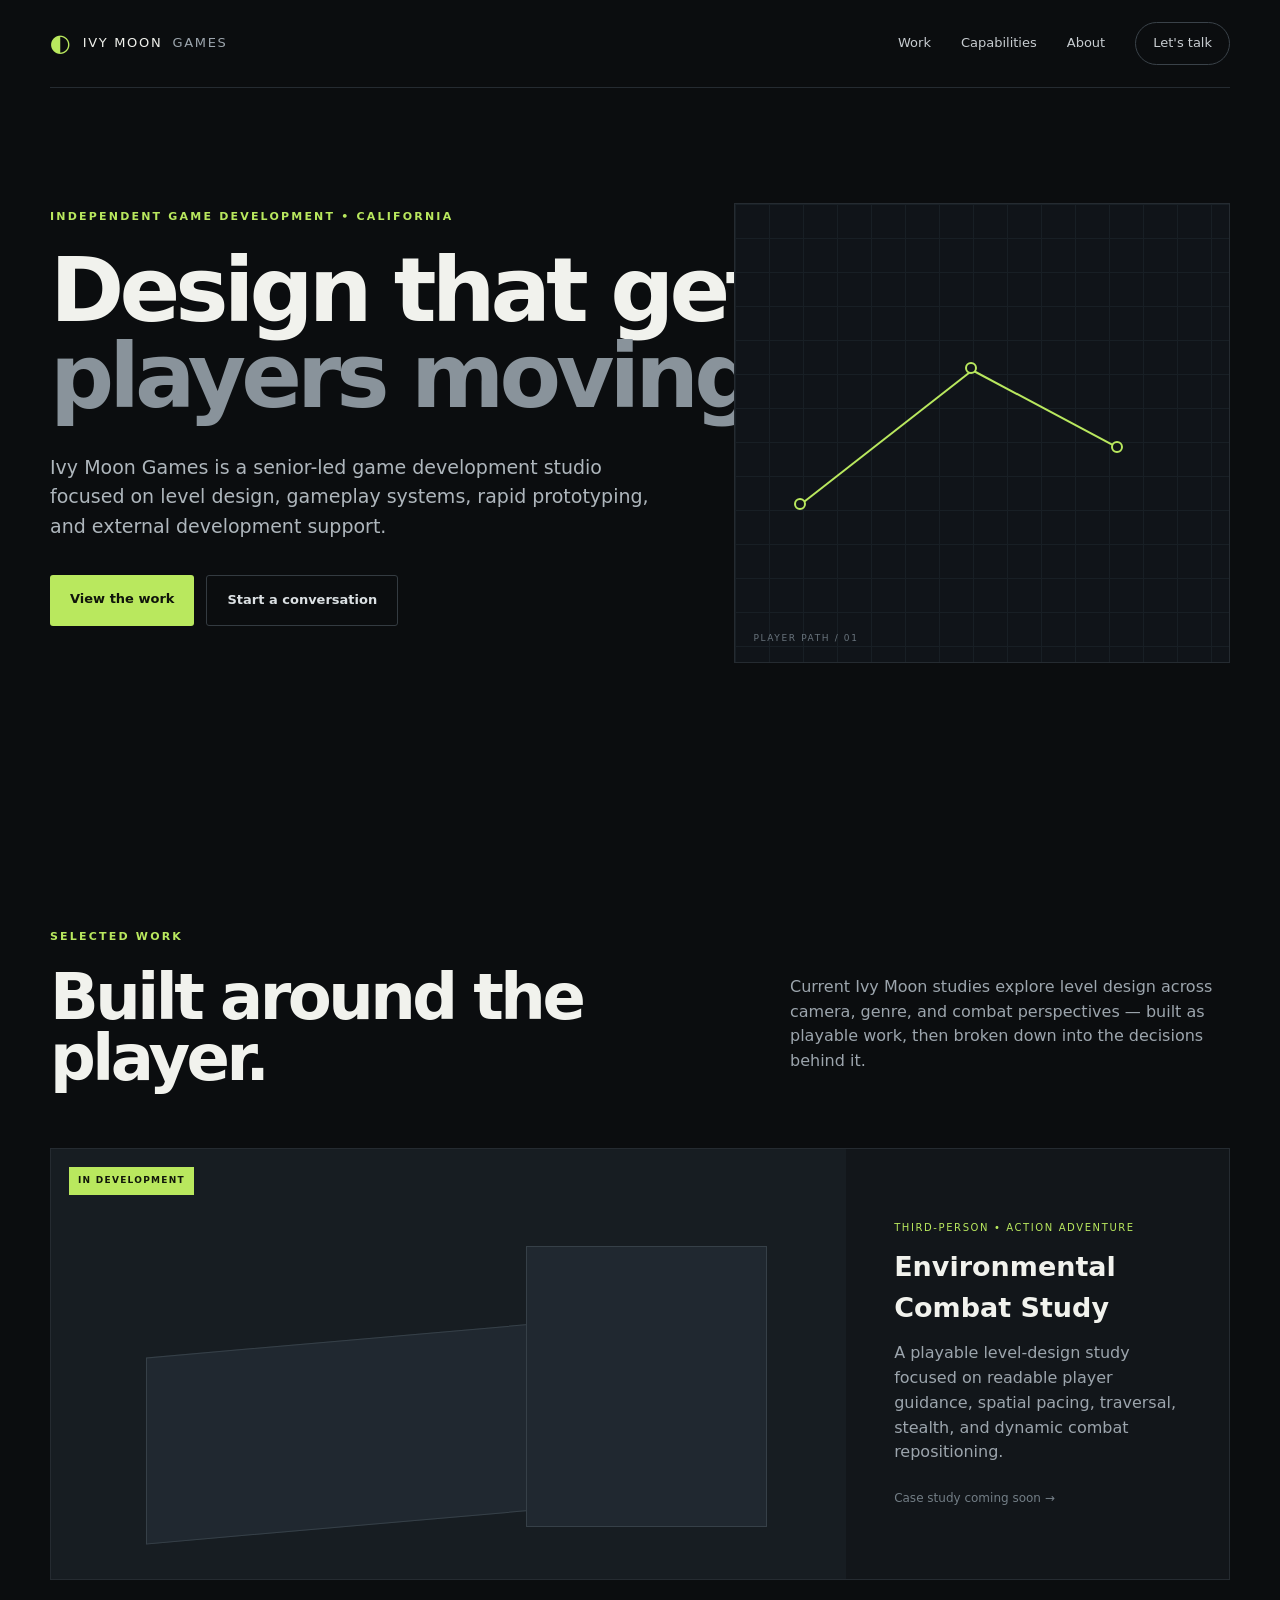
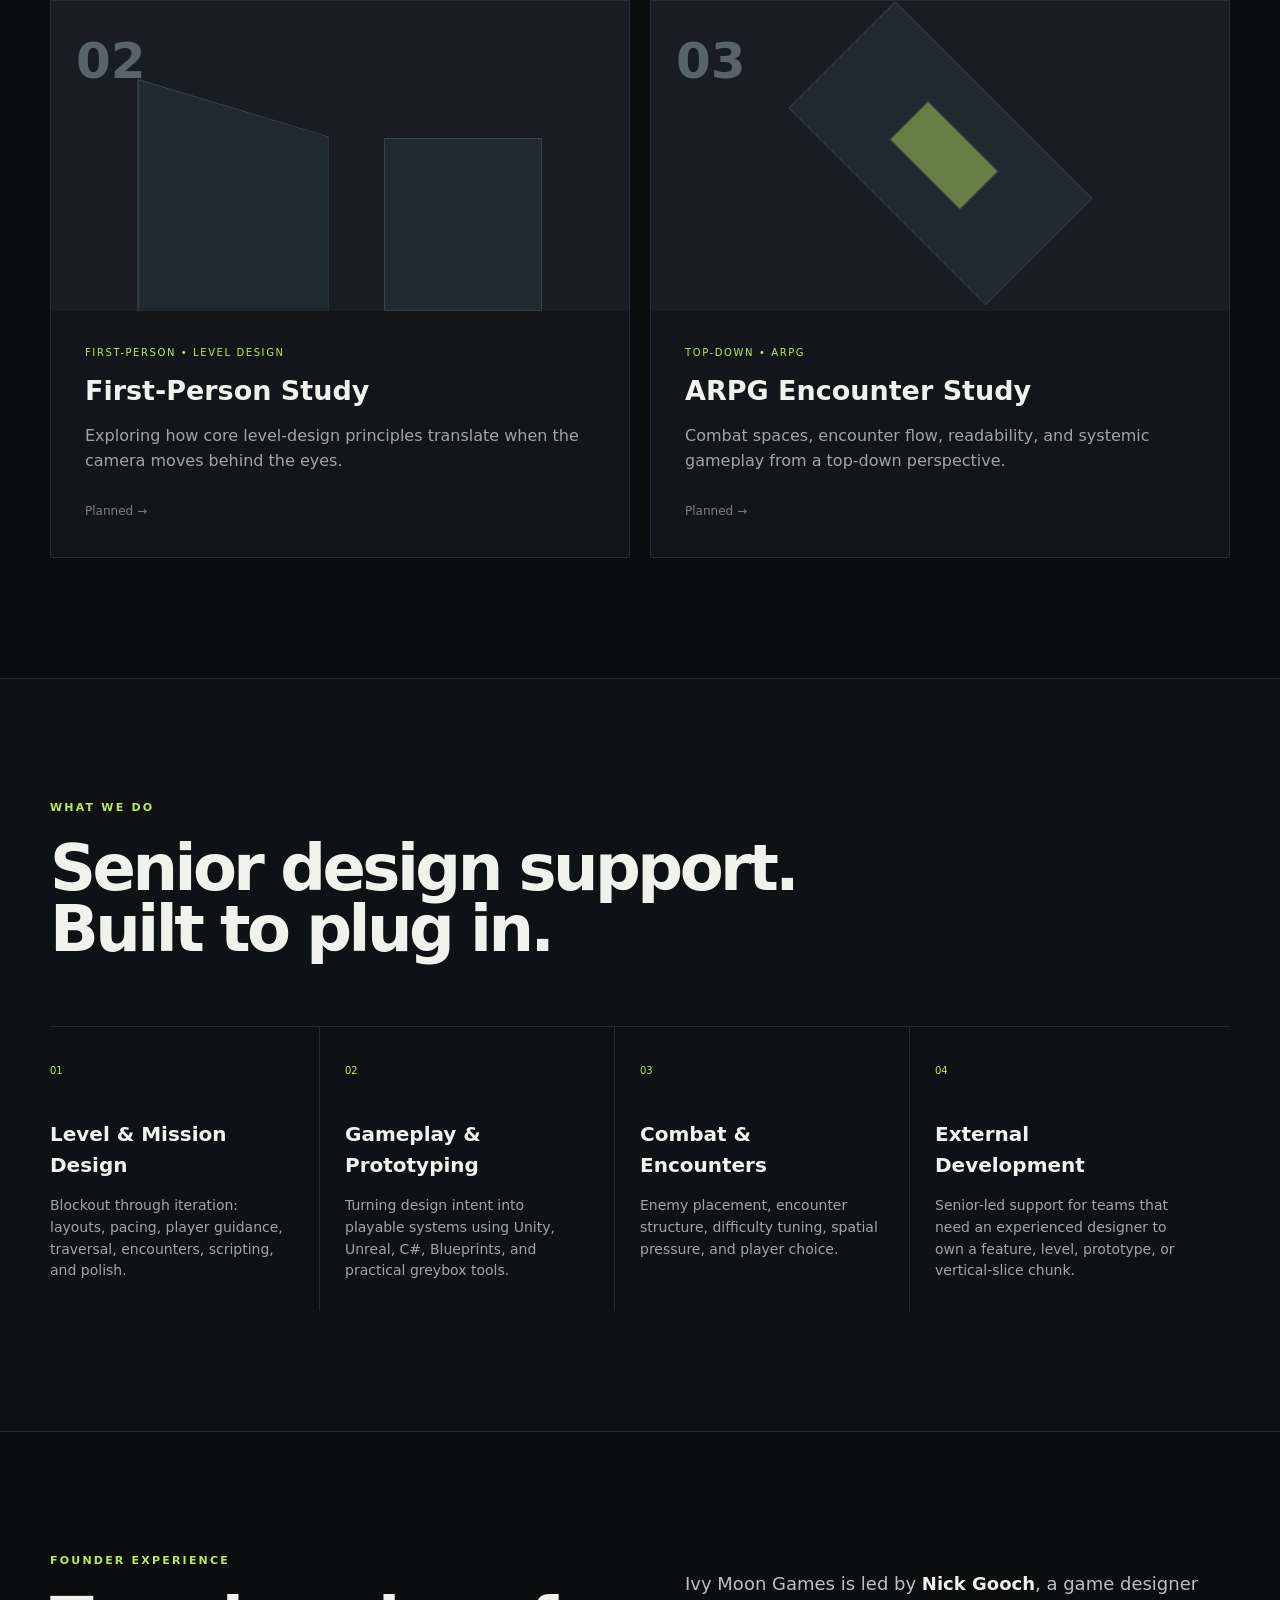
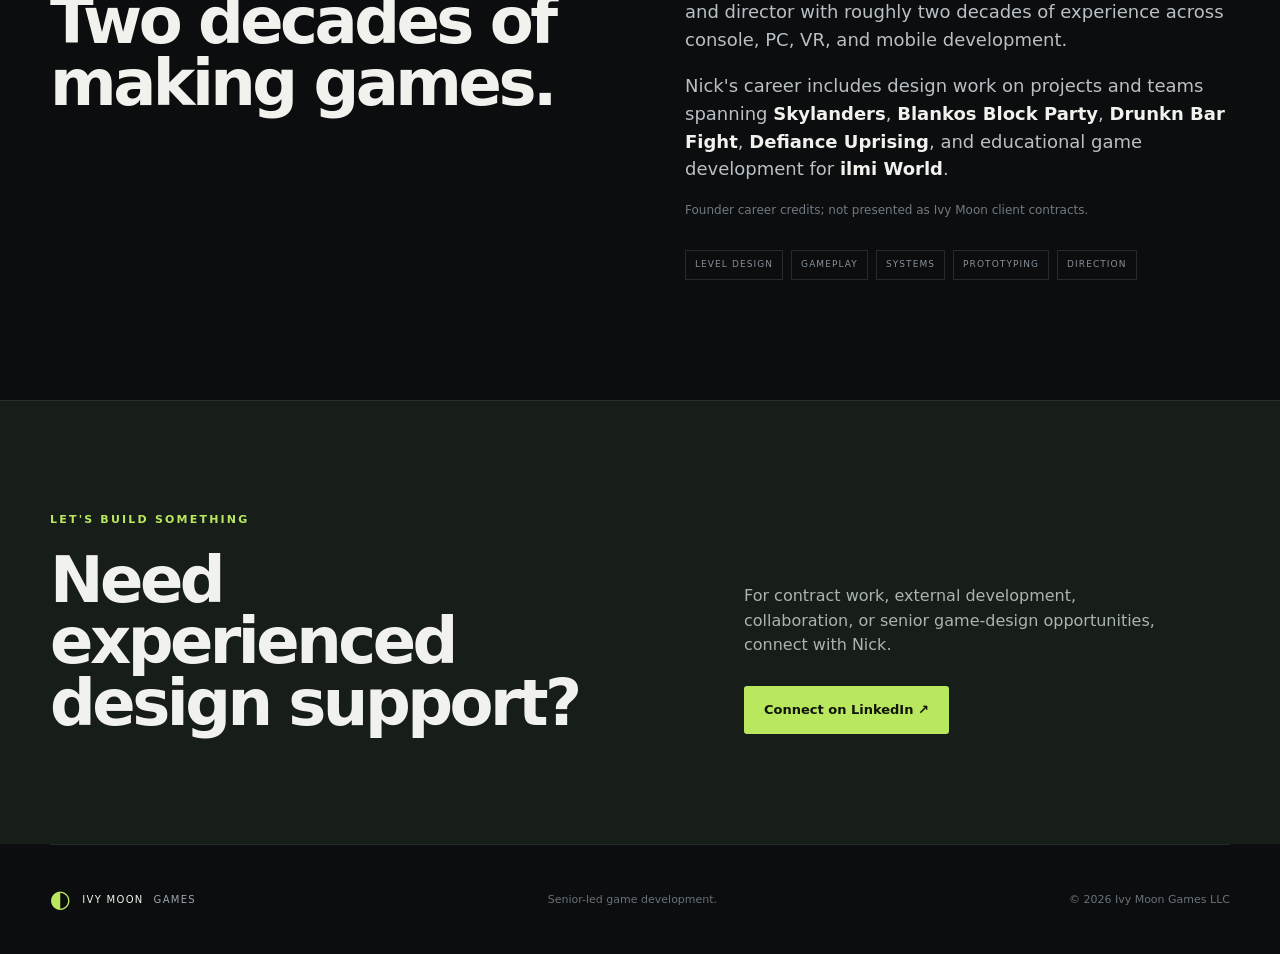
==== index.html @ f04305f5 "Link homepage contact actions to dedicated contact page" ====
<!doctype html>
<html lang="en">
<head>
<meta charset="utf-8"><meta name="viewport" content="width=device-width,initial-scale=1">
<meta name="description" content="Ivy Moon Games — senior-led game design, level design, prototyping and external development support.">
<title>Ivy Moon Games</title><link rel="stylesheet" href="styles.css">
</head>
<body>
<header class="nav wrap"><a class="brand" href="#top"><span>◐</span> IVY MOON <b>GAMES</b></a><nav><a href="#work">Work</a><a href="#capabilities">Capabilities</a><a href="#about">About</a><a class="pill" href="#contact">Let's talk</a></nav></header>
<main id="top">
<section class="hero wrap"><div class="eyebrow">INDEPENDENT GAME DEVELOPMENT • CALIFORNIA</div><h1>Design that gets<br><em>players moving.</em></h1><p class="lede">Ivy Moon Games is a senior-led game development studio focused on level design, gameplay systems, rapid prototyping, and external development support.</p><div class="actions"><a class="button primary" href="#work">View the work</a><a class="button ghost" href="contact.html">Start a conversation</a></div><div class="hero-art"><div class="grid"></div><span>PLAYER PATH / 01</span><i class="path one"></i><i class="path two"></i><b class="node n1"></b><b class="node n2"></b><b class="node n3"></b></div></section>
<section id="work" class="section wrap"><div class="section-head"><div><div class="eyebrow">SELECTED WORK</div><h2>Built around the player.</h2></div><p>Current Ivy Moon studies explore level design across camera, genre, and combat perspectives — built as playable work, then broken down into the decisions behind it.</p></div><div class="projects"><article class="project featured"><div class="visual third"><span class="tag">IN DEVELOPMENT</span><div class="blockout"></div></div><div class="copy"><div class="meta">THIRD-PERSON • ACTION ADVENTURE</div><h3>Environmental Combat Study</h3><p>A playable level-design study focused on readable player guidance, spatial pacing, traversal, stealth, and dynamic combat repositioning.</p><span class="muted">Case study coming soon →</span></div></article><article class="project"><div class="visual first"><span>02</span></div><div class="copy"><div class="meta">FIRST-PERSON • LEVEL DESIGN</div><h3>First-Person Study</h3><p>Exploring how core level-design principles translate when the camera moves behind the eyes.</p><span class="muted">Planned →</span></div></article><article class="project"><div class="visual arpg"><span>03</span></div><div class="copy"><div class="meta">TOP-DOWN • ARPG</div><h3>ARPG Encounter Study</h3><p>Combat spaces, encounter flow, readability, and systemic gameplay from a top-down perspective.</p><span class="muted">Planned →</span></div></article></div></section>
<section id="capabilities" class="section capabilities"><div class="wrap"><div class="eyebrow">WHAT WE DO</div><h2>Senior design support.<br>Built to plug in.</h2><div class="cap-grid"><div><span>01</span><h3>Level & Mission Design</h3><p>Blockout through iteration: layouts, pacing, player guidance, traversal, encounters, scripting, and polish.</p></div><div><span>02</span><h3>Gameplay & Prototyping</h3><p>Turning design intent into playable systems using Unity, Unreal, C#, Blueprints, and practical greybox tools.</p></div><div><span>03</span><h3>Combat & Encounters</h3><p>Enemy placement, encounter structure, difficulty tuning, spatial pressure, and player choice.</p></div><div><span>04</span><h3>External Development</h3><p>Senior-led support for teams that need an experienced designer to own a feature, level, prototype, or vertical-slice chunk.</p></div></div></div></section>
<section id="about" class="section wrap about"><div><div class="eyebrow">FOUNDER EXPERIENCE</div><h2>Two decades of<br>making games.</h2></div><div class="about-copy"><p>Ivy Moon Games is led by <strong>Nick Gooch</strong>, a game designer and director with roughly two decades of experience across console, PC, VR, and mobile development.</p><p>Nick's career includes design work on projects and teams spanning <strong>Skylanders</strong>, <strong>Blankos Block Party</strong>, <strong>Drunkn Bar Fight</strong>, <strong>Defiance Uprising</strong>, and educational game development for <strong>ilmi World</strong>.</p><p class="note">Founder career credits; not presented as Ivy Moon client contracts.</p><div class="credits"><span>LEVEL DESIGN</span><span>GAMEPLAY</span><span>SYSTEMS</span><span>PROTOTYPING</span><span>DIRECTION</span></div></div></section>
<section id="contact" class="contact"><div class="wrap contact-inner"><div><div class="eyebrow">LET'S BUILD SOMETHING</div><h2>Need experienced<br>design support?</h2></div><div><p>For contract work, external development, collaboration, or senior game-design opportunities, connect with Nick.</p><a class="button primary" href="https://www.linkedin.com/in/ngooch/" target="_blank" rel="noopener">Connect on LinkedIn ↗</a></div></div></section>
</main><footer class="wrap"><div class="brand"><span>◐</span> IVY MOON <b>GAMES</b></div><span>Senior-led game development.</span><span>© 2026 Ivy Moon Games LLC</span></footer>
</body></html>
---- styles.css ----
:root{--bg:#0b0d0f;--panel:#12161a;--line:#252b31;--text:#f1f2ed;--muted:#9ca5ad;--accent:#b9e85e;--max:1180px}*{box-sizing:border-box}html{scroll-behavior:smooth}body{margin:0;background:var(--bg);color:var(--text);font-family:Inter,ui-sans-serif,system-ui,-apple-system,BlinkMacSystemFont,"Segoe UI",sans-serif;line-height:1.55}.wrap{width:min(var(--max),calc(100% - 48px));margin:auto}.nav{height:88px;display:flex;align-items:center;justify-content:space-between;border-bottom:1px solid var(--line)}.brand{color:var(--text);text-decoration:none;letter-spacing:.13em;font-size:13px;display:flex;gap:10px;align-items:center}.brand>span{font-size:24px;color:var(--accent)}.brand b{font-weight:400;color:var(--muted)}nav{display:flex;gap:30px;align-items:center}nav a{color:#c8cdd1;text-decoration:none;font-size:13px}.pill{border:1px solid #3a4249;border-radius:999px;padding:10px 17px}.hero{min-height:720px;padding:120px 0 100px;position:relative;overflow:hidden}.eyebrow{font-size:11px;letter-spacing:.2em;color:var(--accent);font-weight:700;margin-bottom:22px}.hero h1,.section h2,.contact h2{font-size:clamp(50px,7vw,92px);line-height:.96;letter-spacing:-.055em;margin:0;font-weight:650}.hero h1 em{font-style:normal;color:#89939b}.lede{font-size:19px;color:#aeb6bc;max-width:620px;margin:34px 0}.actions{display:flex;gap:12px}.button{display:inline-block;padding:14px 20px;text-decoration:none;font-size:13px;font-weight:700;border-radius:3px}.primary{background:var(--accent);color:#10140b}.ghost{border:1px solid #343b41;color:#dbe0e3}.hero-art{position:absolute;right:0;top:115px;width:42%;height:460px;border:1px solid var(--line);background:#101419;overflow:hidden}.hero-art>span{position:absolute;bottom:16px;left:18px;font-size:9px;letter-spacing:.18em;color:#69747d}.grid{position:absolute;inset:0;background-image:linear-gradient(#1b2228 1px,transparent 1px),linear-gradient(90deg,#1b2228 1px,transparent 1px);background-size:34px 34px;opacity:.8}.path{position:absolute;height:2px;background:var(--accent);transform-origin:left}.one{width:220px;left:65px;top:300px;transform:rotate(-38deg)}.two{width:170px;left:235px;top:164px;transform:rotate(28deg)}.node{position:absolute;width:12px;height:12px;border:2px solid var(--accent);border-radius:50%;background:#101419}.n1{left:59px;top:294px}.n2{left:230px;top:158px}.n3{left:376px;top:237px}.section{padding:120px 0}.section-head{display:grid;grid-template-columns:1.2fr .8fr;gap:80px;align-items:end;margin-bottom:58px}.section h2,.contact h2{font-size:clamp(40px,5vw,66px)}.section-head>p{color:var(--muted);max-width:470px}.projects{display:grid;grid-template-columns:1fr 1fr;gap:20px}.project{border:1px solid var(--line);background:var(--panel)}.project.featured{grid-column:1/-1;display:grid;grid-template-columns:1.35fr .65fr}.visual{height:310px;position:relative;overflow:hidden;background:#171d22}.featured .visual{height:430px}.visual:before,.visual:after{content:"";position:absolute;border:1px solid #364048;background:#202830}.third:before{width:50%;height:43%;left:12%;bottom:12%;transform:skewY(-5deg)}.third:after{width:30%;height:65%;right:10%;bottom:12%}.first:before{width:34%;height:78%;left:18%;bottom:-15%;transform:perspective(180px) rotateY(24deg)}.first:after{width:27%;height:55%;right:15%;bottom:0}.arpg:before{width:48%;height:48%;left:26%;top:25%;transform:rotate(45deg)}.arpg:after{width:17%;height:17%;left:42%;top:41%;transform:rotate(45deg);background:var(--accent);opacity:.45}.visual>span:not(.tag){position:absolute;top:22px;left:25px;color:#58636c;font-size:50px;font-weight:800}.tag{position:absolute;z-index:2;top:18px;left:18px;background:var(--accent);color:#11170a;font-size:9px;font-weight:800;letter-spacing:.14em;padding:7px 9px}.copy{padding:34px}.featured .copy{display:flex;flex-direction:column;justify-content:center;padding:48px}.meta{font-size:10px;letter-spacing:.16em;color:var(--accent);margin-bottom:10px}.copy h3{font-size:27px;margin:0 0 12px}.copy p{color:var(--muted);margin:0 0 24px}.muted{font-size:12px;color:#737e86}.capabilities{background:#0f1215;border-top:1px solid var(--line);border-bottom:1px solid var(--line)}.cap-grid{display:grid;grid-template-columns:repeat(4,1fr);margin-top:65px;border-top:1px solid var(--line)}.cap-grid>div{padding:30px 26px 15px 0;border-right:1px solid var(--line);margin-right:25px}.cap-grid>div:last-child{border-right:0}.cap-grid span{font-size:10px;color:var(--accent)}.cap-grid h3{font-size:20px;margin:38px 0 12px}.cap-grid p{color:var(--muted);font-size:14px}.about{display:grid;grid-template-columns:1fr 1fr;gap:90px}.about-copy{font-size:18px;color:#b9c0c5}.about-copy strong{color:var(--text)}.note{font-size:12px!important;color:#707a82!important}.credits{display:flex;flex-wrap:wrap;gap:8px;margin-top:30px}.credits span{border:1px solid var(--line);padding:7px 9px;font-size:9px;letter-spacing:.12em;color:#87919a}.contact{padding:110px 0;background:#171d18;border-top:1px solid #293128}.contact-inner{display:grid;grid-template-columns:1.1fr .9fr;gap:100px;align-items:end}.contact-inner>div:last-child{max-width:430px}.contact p{color:#abb5ac;margin:0 0 28px}footer{height:110px;display:flex;align-items:center;justify-content:space-between;color:#68727a;font-size:11px;border-top:1px solid var(--line)}footer .brand{font-size:10px}@media(max-width:850px){nav a:not(.pill){display:none}.hero{padding-top:80px;min-height:760px}.hero-art{position:absolute;top:auto;bottom:40px;left:0;width:100%;height:280px}.section-head,.about,.contact-inner{grid-template-columns:1fr;gap:30px}.projects{grid-template-columns:1fr}.project.featured{grid-column:auto;display:block}.featured .visual{height:310px}.cap-grid{grid-template-columns:1fr 1fr}.project{min-width:0}}@media(max-width:520px){.wrap{width:min(var(--max),calc(100% - 30px))}.nav{height:72px}.hero{padding-top:64px}.hero h1{font-size:49px}.lede{font-size:16px}.section{padding:85px 0}.cap-grid{grid-template-columns:1fr}.cap-grid>div{border-right:0;border-bottom:1px solid var(--line);margin:0}.actions{flex-wrap:wrap}footer{height:auto;padding:35px 0;gap:18px;flex-direction:column;align-items:flex-start}}
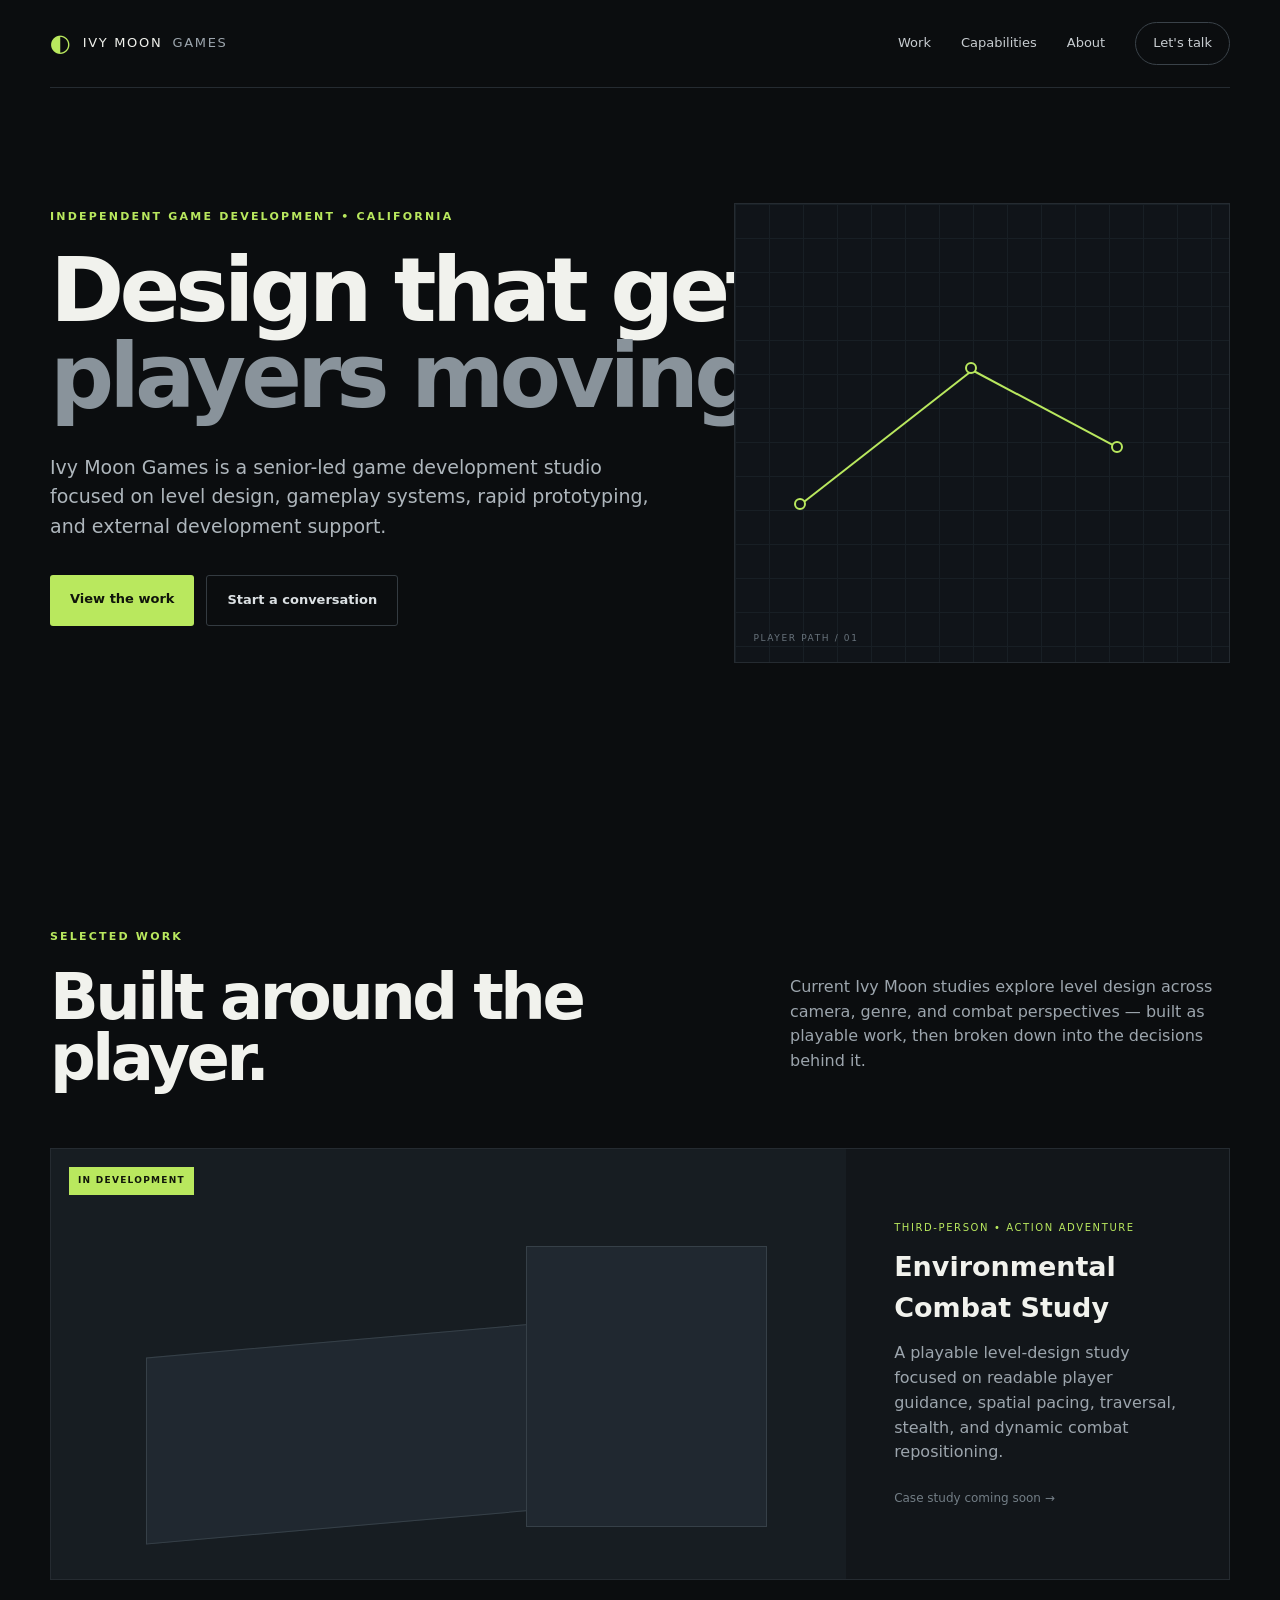
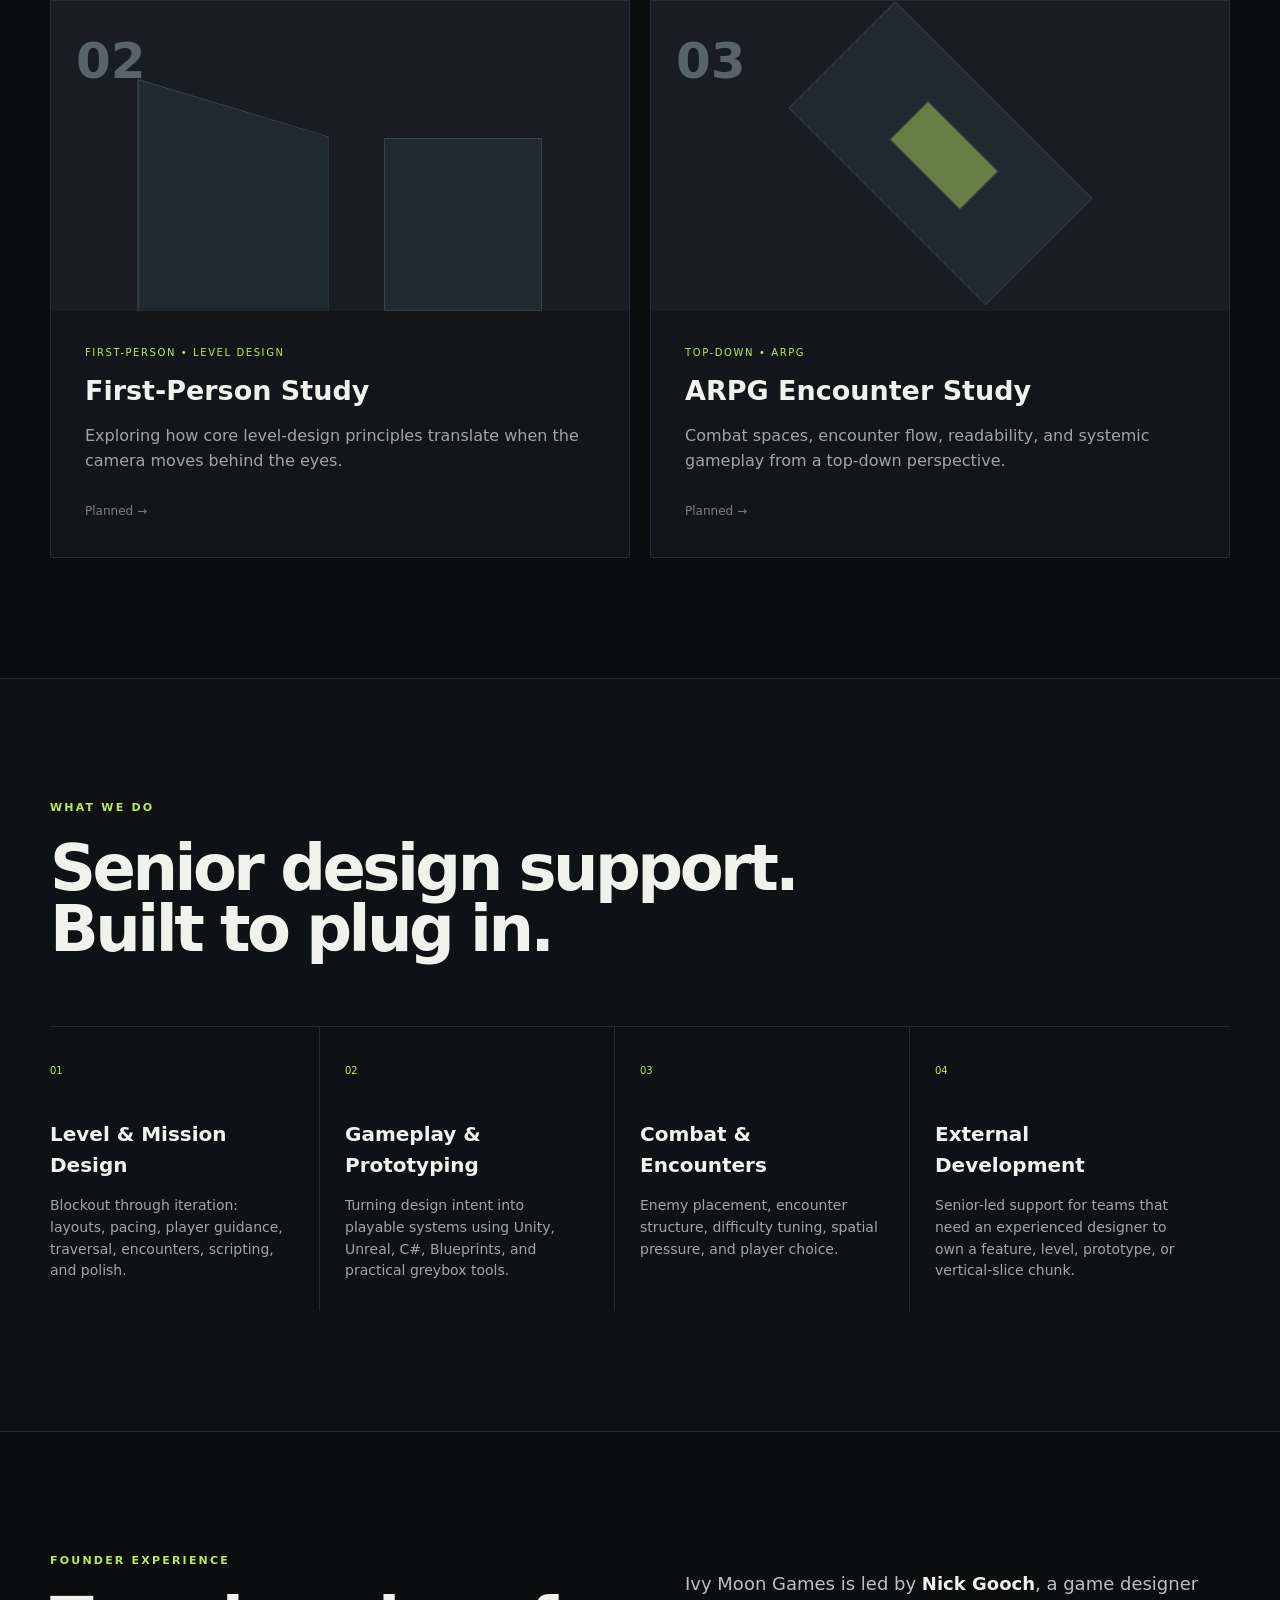
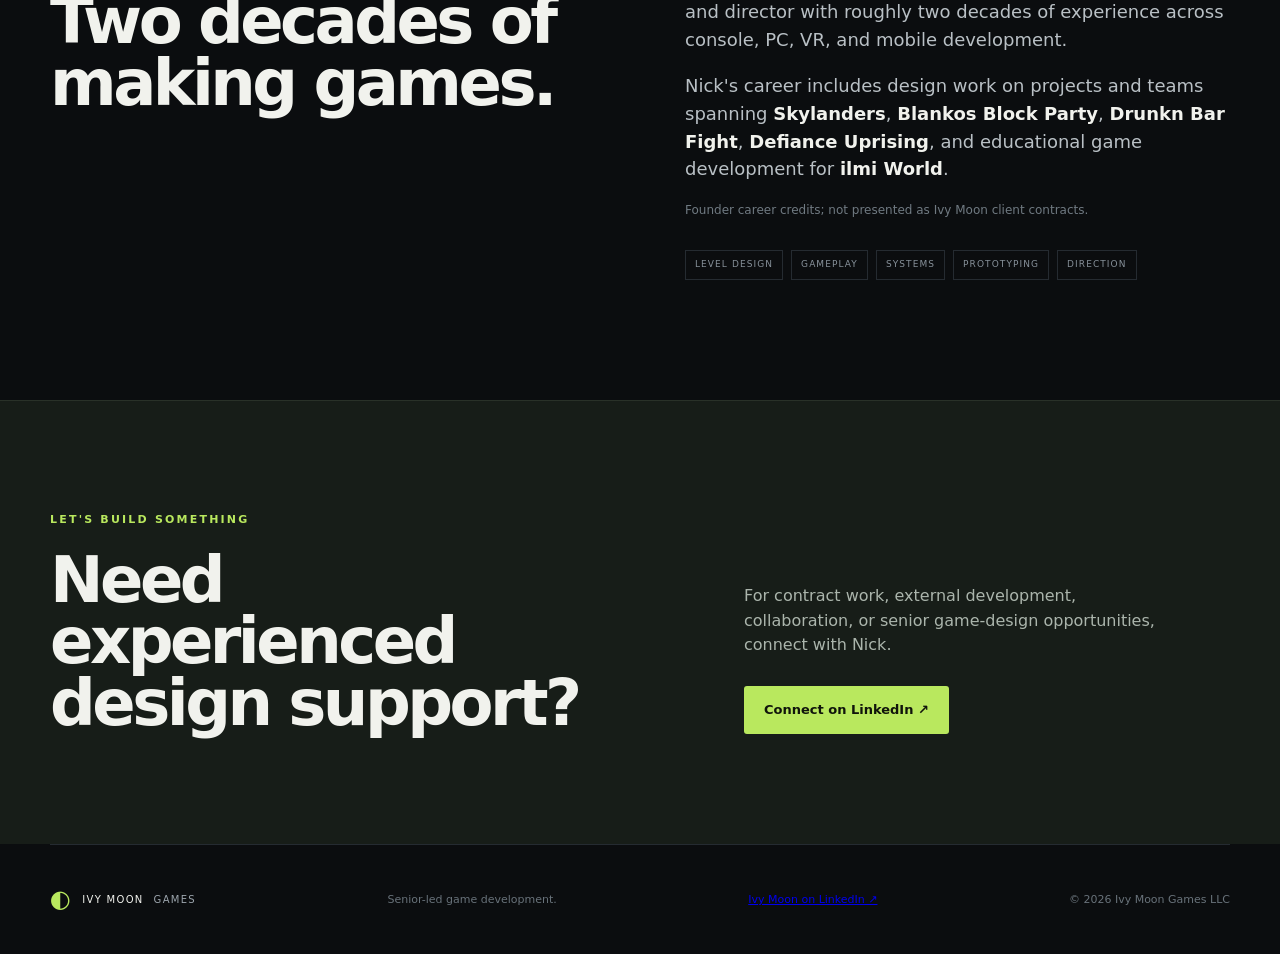
==== commit 23e2c813: "Link to Ivy Moon company profile" ====
--- a/index.html
+++ b/index.html
@@ -13,5 +13,5 @@
 <section id="capabilities" class="section capabilities"><div class="wrap"><div class="eyebrow">WHAT WE DO</div><h2>Senior design support.<br>Built to plug in.</h2><div class="cap-grid"><div><span>01</span><h3>Level & Mission Design</h3><p>Blockout through iteration: layouts, pacing, player guidance, traversal, encounters, scripting, and polish.</p></div><div><span>02</span><h3>Gameplay & Prototyping</h3><p>Turning design intent into playable systems using Unity, Unreal, C#, Blueprints, and practical greybox tools.</p></div><div><span>03</span><h3>Combat & Encounters</h3><p>Enemy placement, encounter structure, difficulty tuning, spatial pressure, and player choice.</p></div><div><span>04</span><h3>External Development</h3><p>Senior-led support for teams that need an experienced designer to own a feature, level, prototype, or vertical-slice chunk.</p></div></div></div></section>
 <section id="about" class="section wrap about"><div><div class="eyebrow">FOUNDER EXPERIENCE</div><h2>Two decades of<br>making games.</h2></div><div class="about-copy"><p>Ivy Moon Games is led by <strong>Nick Gooch</strong>, a game designer and director with roughly two decades of experience across console, PC, VR, and mobile development.</p><p>Nick's career includes design work on projects and teams spanning <strong>Skylanders</strong>, <strong>Blankos Block Party</strong>, <strong>Drunkn Bar Fight</strong>, <strong>Defiance Uprising</strong>, and educational game development for <strong>ilmi World</strong>.</p><p class="note">Founder career credits; not presented as Ivy Moon client contracts.</p><div class="credits"><span>LEVEL DESIGN</span><span>GAMEPLAY</span><span>SYSTEMS</span><span>PROTOTYPING</span><span>DIRECTION</span></div></div></section>
 <section id="contact" class="contact"><div class="wrap contact-inner"><div><div class="eyebrow">LET'S BUILD SOMETHING</div><h2>Need experienced<br>design support?</h2></div><div><p>For contract work, external development, collaboration, or senior game-design opportunities, connect with Nick.</p><a class="button primary" href="https://www.linkedin.com/in/ngooch/" target="_blank" rel="noopener">Connect on LinkedIn ↗</a></div></div></section>
-</main><footer class="wrap"><div class="brand"><span>◐</span> IVY MOON <b>GAMES</b></div><span>Senior-led game development.</span><span>© 2026 Ivy Moon Games LLC</span></footer>
+</main><footer class="wrap"><div class="brand"><span>◐</span> IVY MOON <b>GAMES</b></div><span>Senior-led game development.</span><a href="https://www.linkedin.com/company/ivy-moon-games/" target="_blank" rel="noopener">Ivy Moon on LinkedIn ↗</a><span>© 2026 Ivy Moon Games LLC</span></footer>
 </body></html>
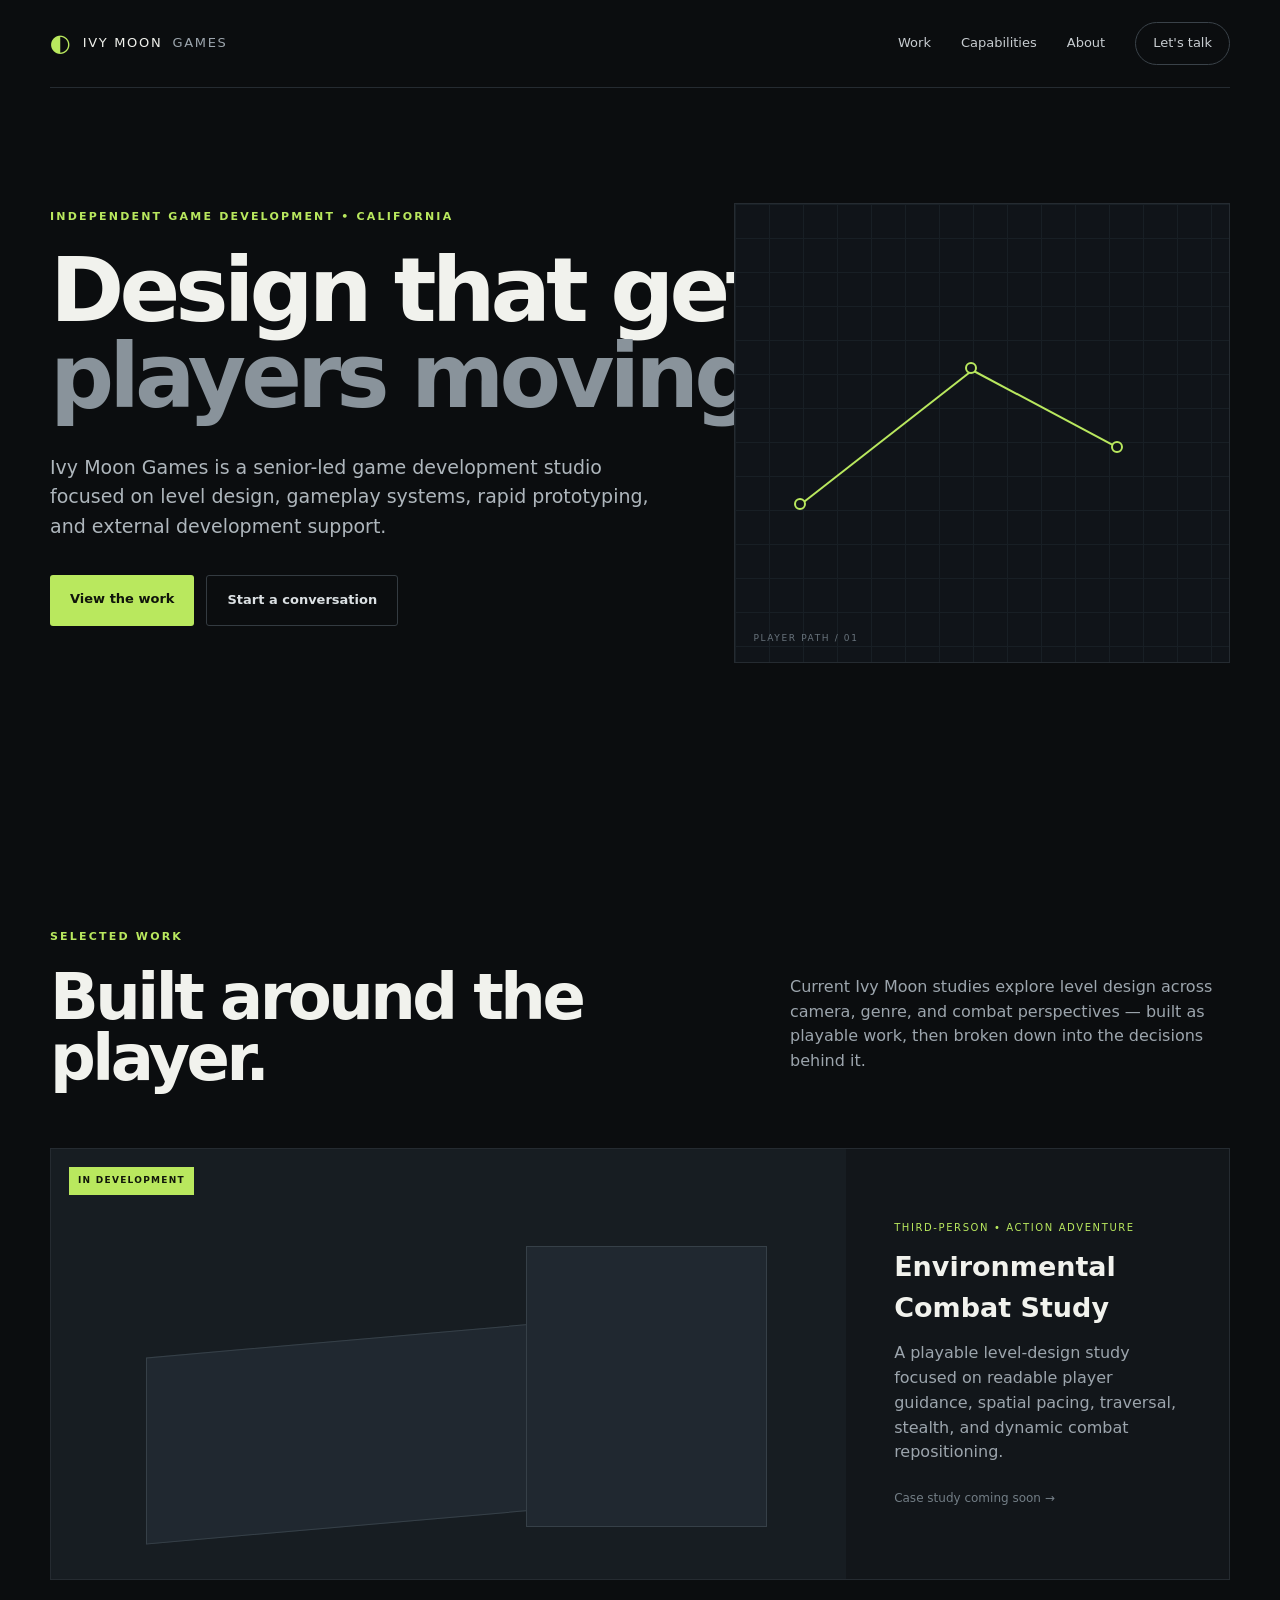
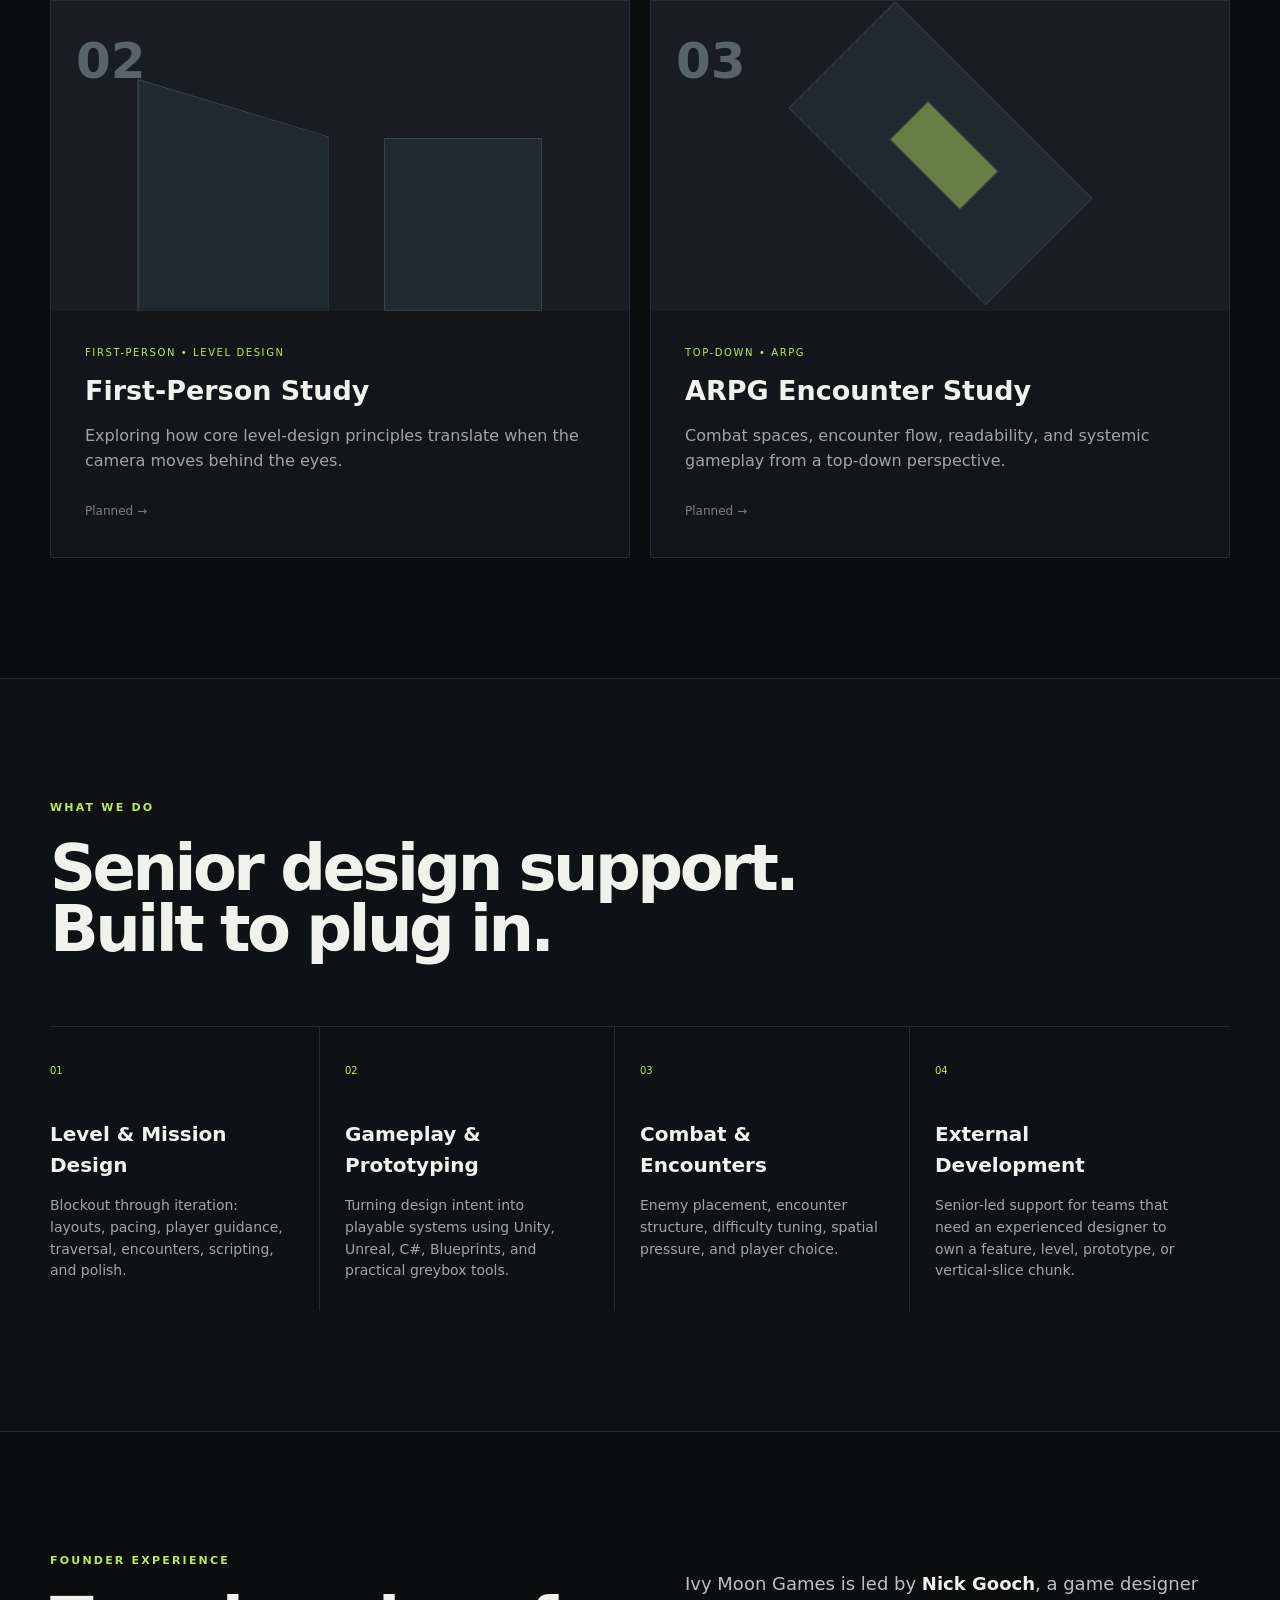
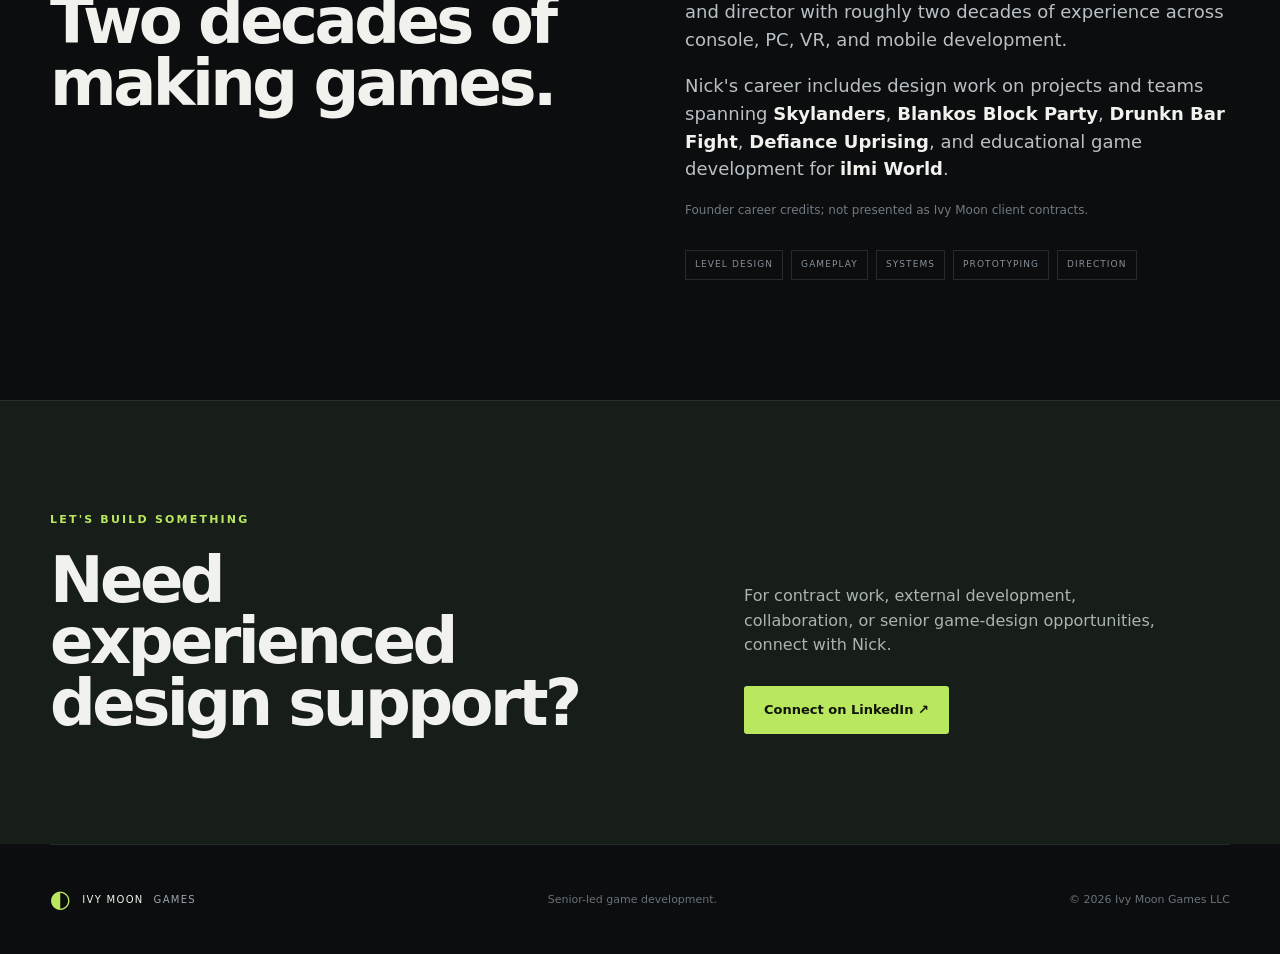
==== commit aa4d3852: "Link CTA to Ivy Moon LinkedIn and remove footer link" ====
--- a/index.html
+++ b/index.html
@@ -12,6 +12,6 @@
 <section id="work" class="section wrap"><div class="section-head"><div><div class="eyebrow">SELECTED WORK</div><h2>Built around the player.</h2></div><p>Current Ivy Moon studies explore level design across camera, genre, and combat perspectives — built as playable work, then broken down into the decisions behind it.</p></div><div class="projects"><article class="project featured"><div class="visual third"><span class="tag">IN DEVELOPMENT</span><div class="blockout"></div></div><div class="copy"><div class="meta">THIRD-PERSON • ACTION ADVENTURE</div><h3>Environmental Combat Study</h3><p>A playable level-design study focused on readable player guidance, spatial pacing, traversal, stealth, and dynamic combat repositioning.</p><span class="muted">Case study coming soon →</span></div></article><article class="project"><div class="visual first"><span>02</span></div><div class="copy"><div class="meta">FIRST-PERSON • LEVEL DESIGN</div><h3>First-Person Study</h3><p>Exploring how core level-design principles translate when the camera moves behind the eyes.</p><span class="muted">Planned →</span></div></article><article class="project"><div class="visual arpg"><span>03</span></div><div class="copy"><div class="meta">TOP-DOWN • ARPG</div><h3>ARPG Encounter Study</h3><p>Combat spaces, encounter flow, readability, and systemic gameplay from a top-down perspective.</p><span class="muted">Planned →</span></div></article></div></section>
 <section id="capabilities" class="section capabilities"><div class="wrap"><div class="eyebrow">WHAT WE DO</div><h2>Senior design support.<br>Built to plug in.</h2><div class="cap-grid"><div><span>01</span><h3>Level & Mission Design</h3><p>Blockout through iteration: layouts, pacing, player guidance, traversal, encounters, scripting, and polish.</p></div><div><span>02</span><h3>Gameplay & Prototyping</h3><p>Turning design intent into playable systems using Unity, Unreal, C#, Blueprints, and practical greybox tools.</p></div><div><span>03</span><h3>Combat & Encounters</h3><p>Enemy placement, encounter structure, difficulty tuning, spatial pressure, and player choice.</p></div><div><span>04</span><h3>External Development</h3><p>Senior-led support for teams that need an experienced designer to own a feature, level, prototype, or vertical-slice chunk.</p></div></div></div></section>
 <section id="about" class="section wrap about"><div><div class="eyebrow">FOUNDER EXPERIENCE</div><h2>Two decades of<br>making games.</h2></div><div class="about-copy"><p>Ivy Moon Games is led by <strong>Nick Gooch</strong>, a game designer and director with roughly two decades of experience across console, PC, VR, and mobile development.</p><p>Nick's career includes design work on projects and teams spanning <strong>Skylanders</strong>, <strong>Blankos Block Party</strong>, <strong>Drunkn Bar Fight</strong>, <strong>Defiance Uprising</strong>, and educational game development for <strong>ilmi World</strong>.</p><p class="note">Founder career credits; not presented as Ivy Moon client contracts.</p><div class="credits"><span>LEVEL DESIGN</span><span>GAMEPLAY</span><span>SYSTEMS</span><span>PROTOTYPING</span><span>DIRECTION</span></div></div></section>
-<section id="contact" class="contact"><div class="wrap contact-inner"><div><div class="eyebrow">LET'S BUILD SOMETHING</div><h2>Need experienced<br>design support?</h2></div><div><p>For contract work, external development, collaboration, or senior game-design opportunities, connect with Nick.</p><a class="button primary" href="https://www.linkedin.com/in/ngooch/" target="_blank" rel="noopener">Connect on LinkedIn ↗</a></div></div></section>
-</main><footer class="wrap"><div class="brand"><span>◐</span> IVY MOON <b>GAMES</b></div><span>Senior-led game development.</span><a href="https://www.linkedin.com/company/ivy-moon-games/" target="_blank" rel="noopener">Ivy Moon on LinkedIn ↗</a><span>© 2026 Ivy Moon Games LLC</span></footer>
+<section id="contact" class="contact"><div class="wrap contact-inner"><div><div class="eyebrow">LET'S BUILD SOMETHING</div><h2>Need experienced<br>design support?</h2></div><div><p>For contract work, external development, collaboration, or senior game-design opportunities, connect with Nick.</p><a class="button primary" href="https://www.linkedin.com/company/ivy-moon-games/" target="_blank" rel="noopener">Connect on LinkedIn ↗</a></div></div></section>
+</main><footer class="wrap"><div class="brand"><span>◐</span> IVY MOON <b>GAMES</b></div><span>Senior-led game development.</span><span>© 2026 Ivy Moon Games LLC</span></footer>
 </body></html>
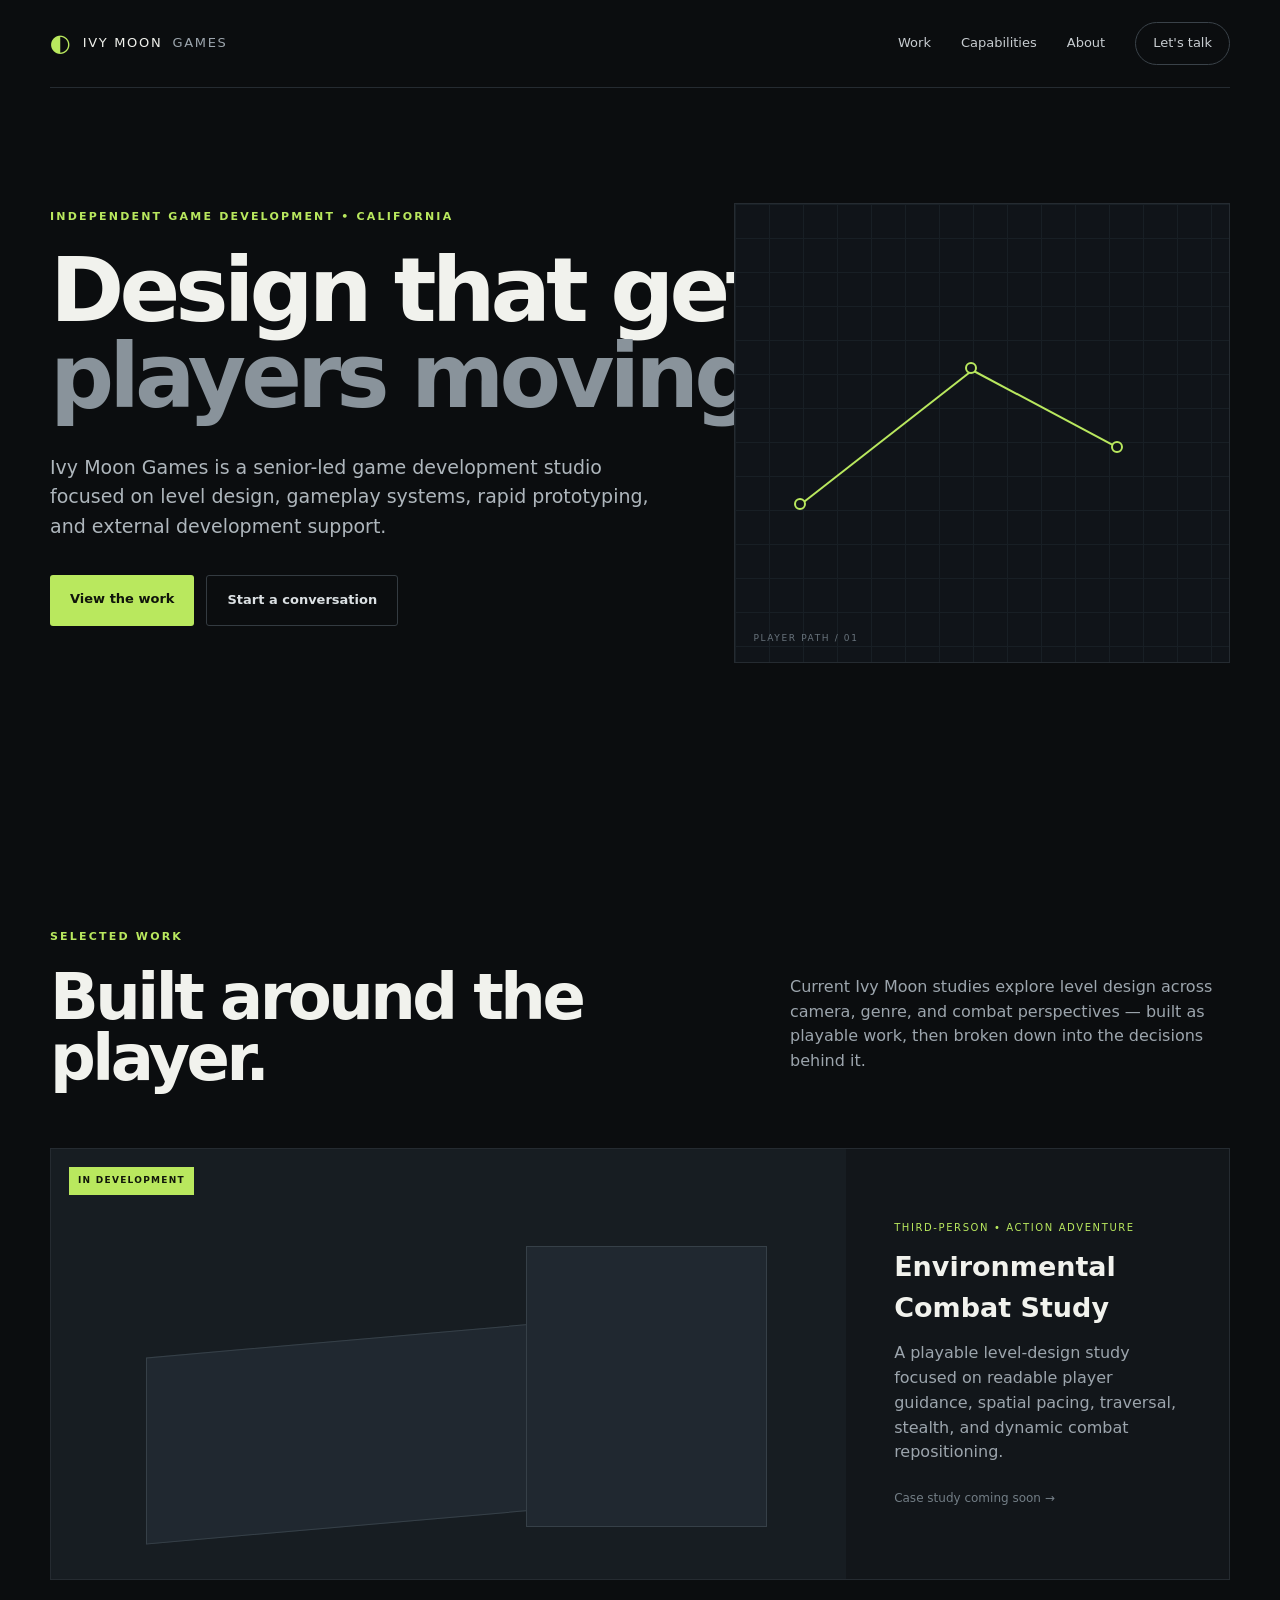
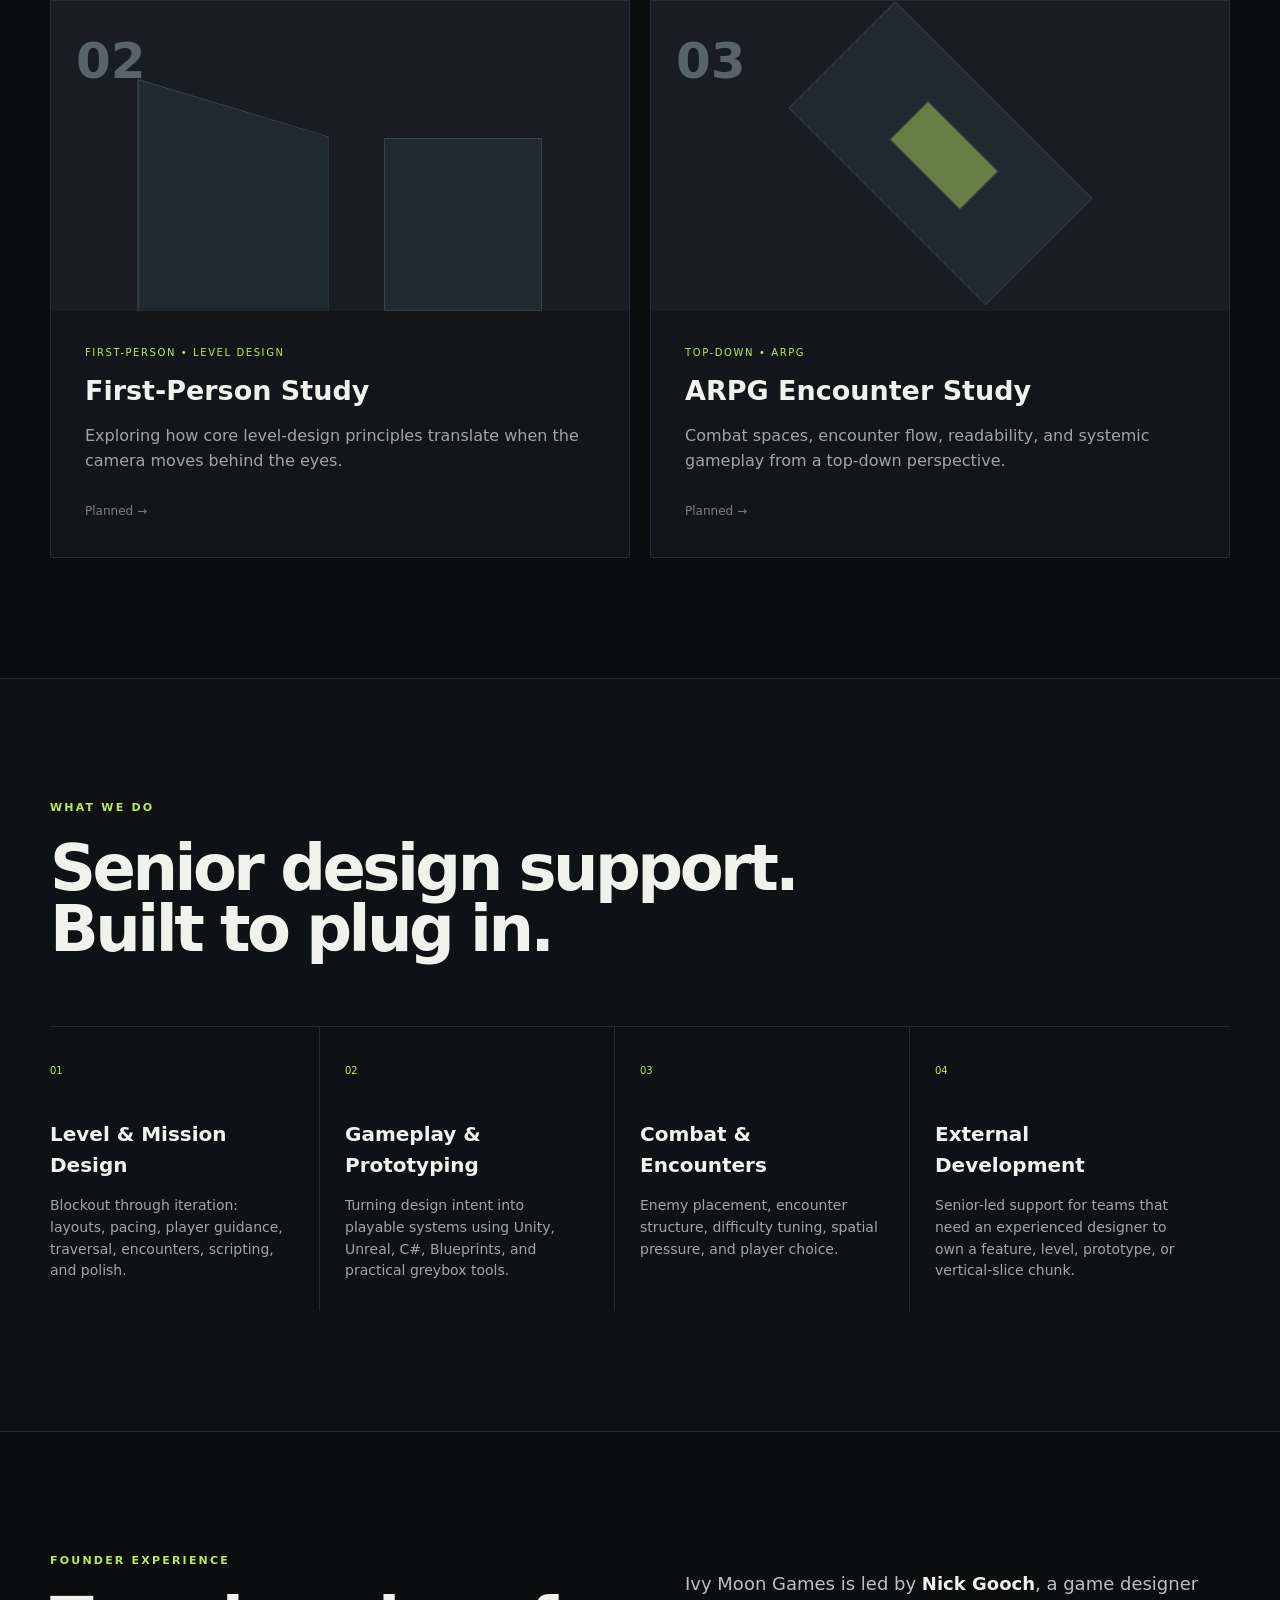
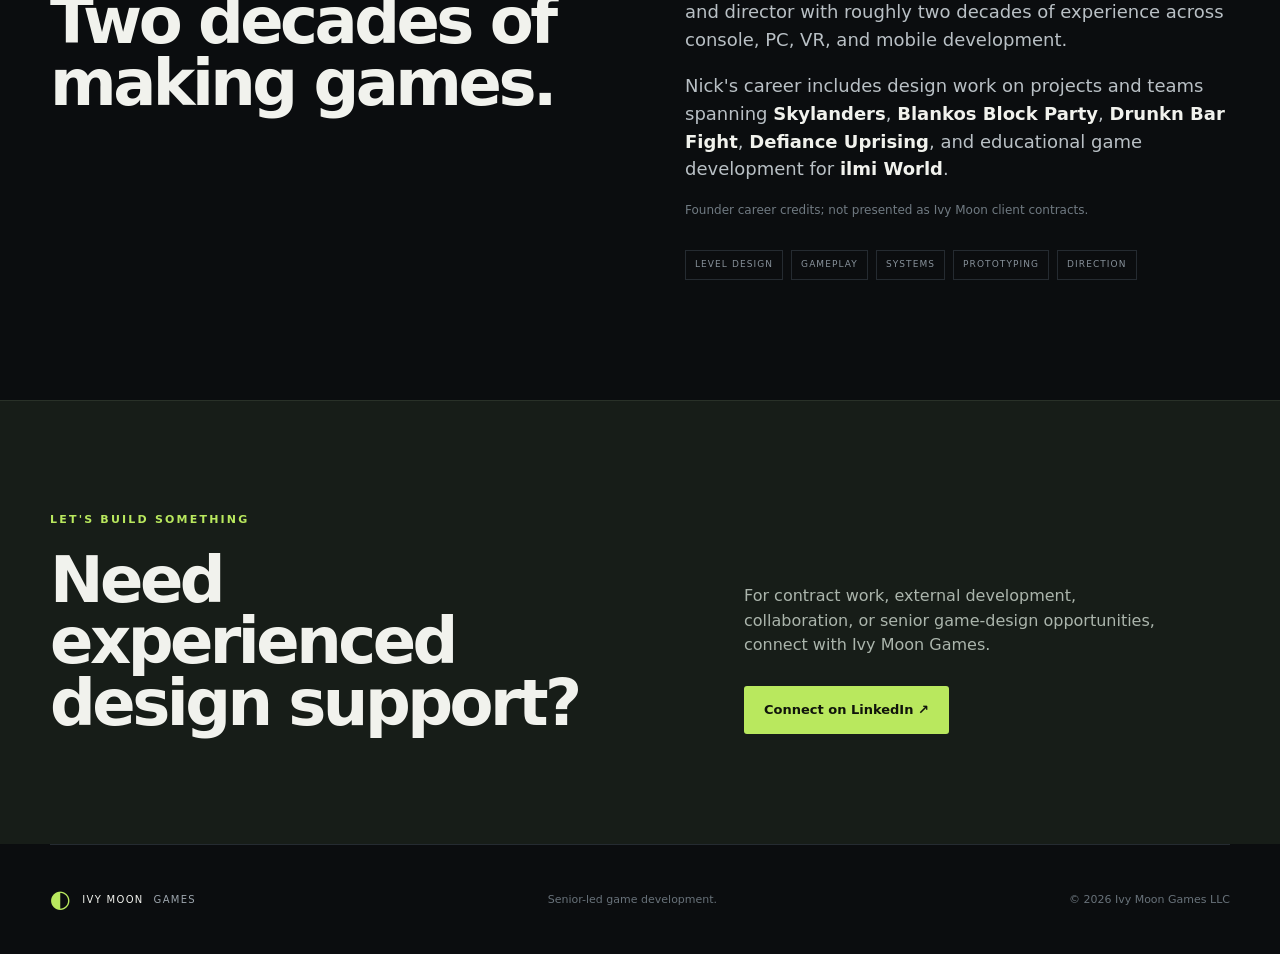
==== commit 004c8464: "Make LinkedIn CTA company-first" ====
--- a/index.html
+++ b/index.html
@@ -12,6 +12,6 @@
 <section id="work" class="section wrap"><div class="section-head"><div><div class="eyebrow">SELECTED WORK</div><h2>Built around the player.</h2></div><p>Current Ivy Moon studies explore level design across camera, genre, and combat perspectives — built as playable work, then broken down into the decisions behind it.</p></div><div class="projects"><article class="project featured"><div class="visual third"><span class="tag">IN DEVELOPMENT</span><div class="blockout"></div></div><div class="copy"><div class="meta">THIRD-PERSON • ACTION ADVENTURE</div><h3>Environmental Combat Study</h3><p>A playable level-design study focused on readable player guidance, spatial pacing, traversal, stealth, and dynamic combat repositioning.</p><span class="muted">Case study coming soon →</span></div></article><article class="project"><div class="visual first"><span>02</span></div><div class="copy"><div class="meta">FIRST-PERSON • LEVEL DESIGN</div><h3>First-Person Study</h3><p>Exploring how core level-design principles translate when the camera moves behind the eyes.</p><span class="muted">Planned →</span></div></article><article class="project"><div class="visual arpg"><span>03</span></div><div class="copy"><div class="meta">TOP-DOWN • ARPG</div><h3>ARPG Encounter Study</h3><p>Combat spaces, encounter flow, readability, and systemic gameplay from a top-down perspective.</p><span class="muted">Planned →</span></div></article></div></section>
 <section id="capabilities" class="section capabilities"><div class="wrap"><div class="eyebrow">WHAT WE DO</div><h2>Senior design support.<br>Built to plug in.</h2><div class="cap-grid"><div><span>01</span><h3>Level & Mission Design</h3><p>Blockout through iteration: layouts, pacing, player guidance, traversal, encounters, scripting, and polish.</p></div><div><span>02</span><h3>Gameplay & Prototyping</h3><p>Turning design intent into playable systems using Unity, Unreal, C#, Blueprints, and practical greybox tools.</p></div><div><span>03</span><h3>Combat & Encounters</h3><p>Enemy placement, encounter structure, difficulty tuning, spatial pressure, and player choice.</p></div><div><span>04</span><h3>External Development</h3><p>Senior-led support for teams that need an experienced designer to own a feature, level, prototype, or vertical-slice chunk.</p></div></div></div></section>
 <section id="about" class="section wrap about"><div><div class="eyebrow">FOUNDER EXPERIENCE</div><h2>Two decades of<br>making games.</h2></div><div class="about-copy"><p>Ivy Moon Games is led by <strong>Nick Gooch</strong>, a game designer and director with roughly two decades of experience across console, PC, VR, and mobile development.</p><p>Nick's career includes design work on projects and teams spanning <strong>Skylanders</strong>, <strong>Blankos Block Party</strong>, <strong>Drunkn Bar Fight</strong>, <strong>Defiance Uprising</strong>, and educational game development for <strong>ilmi World</strong>.</p><p class="note">Founder career credits; not presented as Ivy Moon client contracts.</p><div class="credits"><span>LEVEL DESIGN</span><span>GAMEPLAY</span><span>SYSTEMS</span><span>PROTOTYPING</span><span>DIRECTION</span></div></div></section>
-<section id="contact" class="contact"><div class="wrap contact-inner"><div><div class="eyebrow">LET'S BUILD SOMETHING</div><h2>Need experienced<br>design support?</h2></div><div><p>For contract work, external development, collaboration, or senior game-design opportunities, connect with Nick.</p><a class="button primary" href="https://www.linkedin.com/company/ivy-moon-games/" target="_blank" rel="noopener">Connect on LinkedIn ↗</a></div></div></section>
+<section id="contact" class="contact"><div class="wrap contact-inner"><div><div class="eyebrow">LET'S BUILD SOMETHING</div><h2>Need experienced<br>design support?</h2></div><div><p>For contract work, external development, collaboration, or senior game-design opportunities, connect with Ivy Moon Games.</p><a class="button primary" href="https://www.linkedin.com/company/ivy-moon-games/" target="_blank" rel="noopener">Connect on LinkedIn ↗</a></div></div></section>
 </main><footer class="wrap"><div class="brand"><span>◐</span> IVY MOON <b>GAMES</b></div><span>Senior-led game development.</span><span>© 2026 Ivy Moon Games LLC</span></footer>
 </body></html>
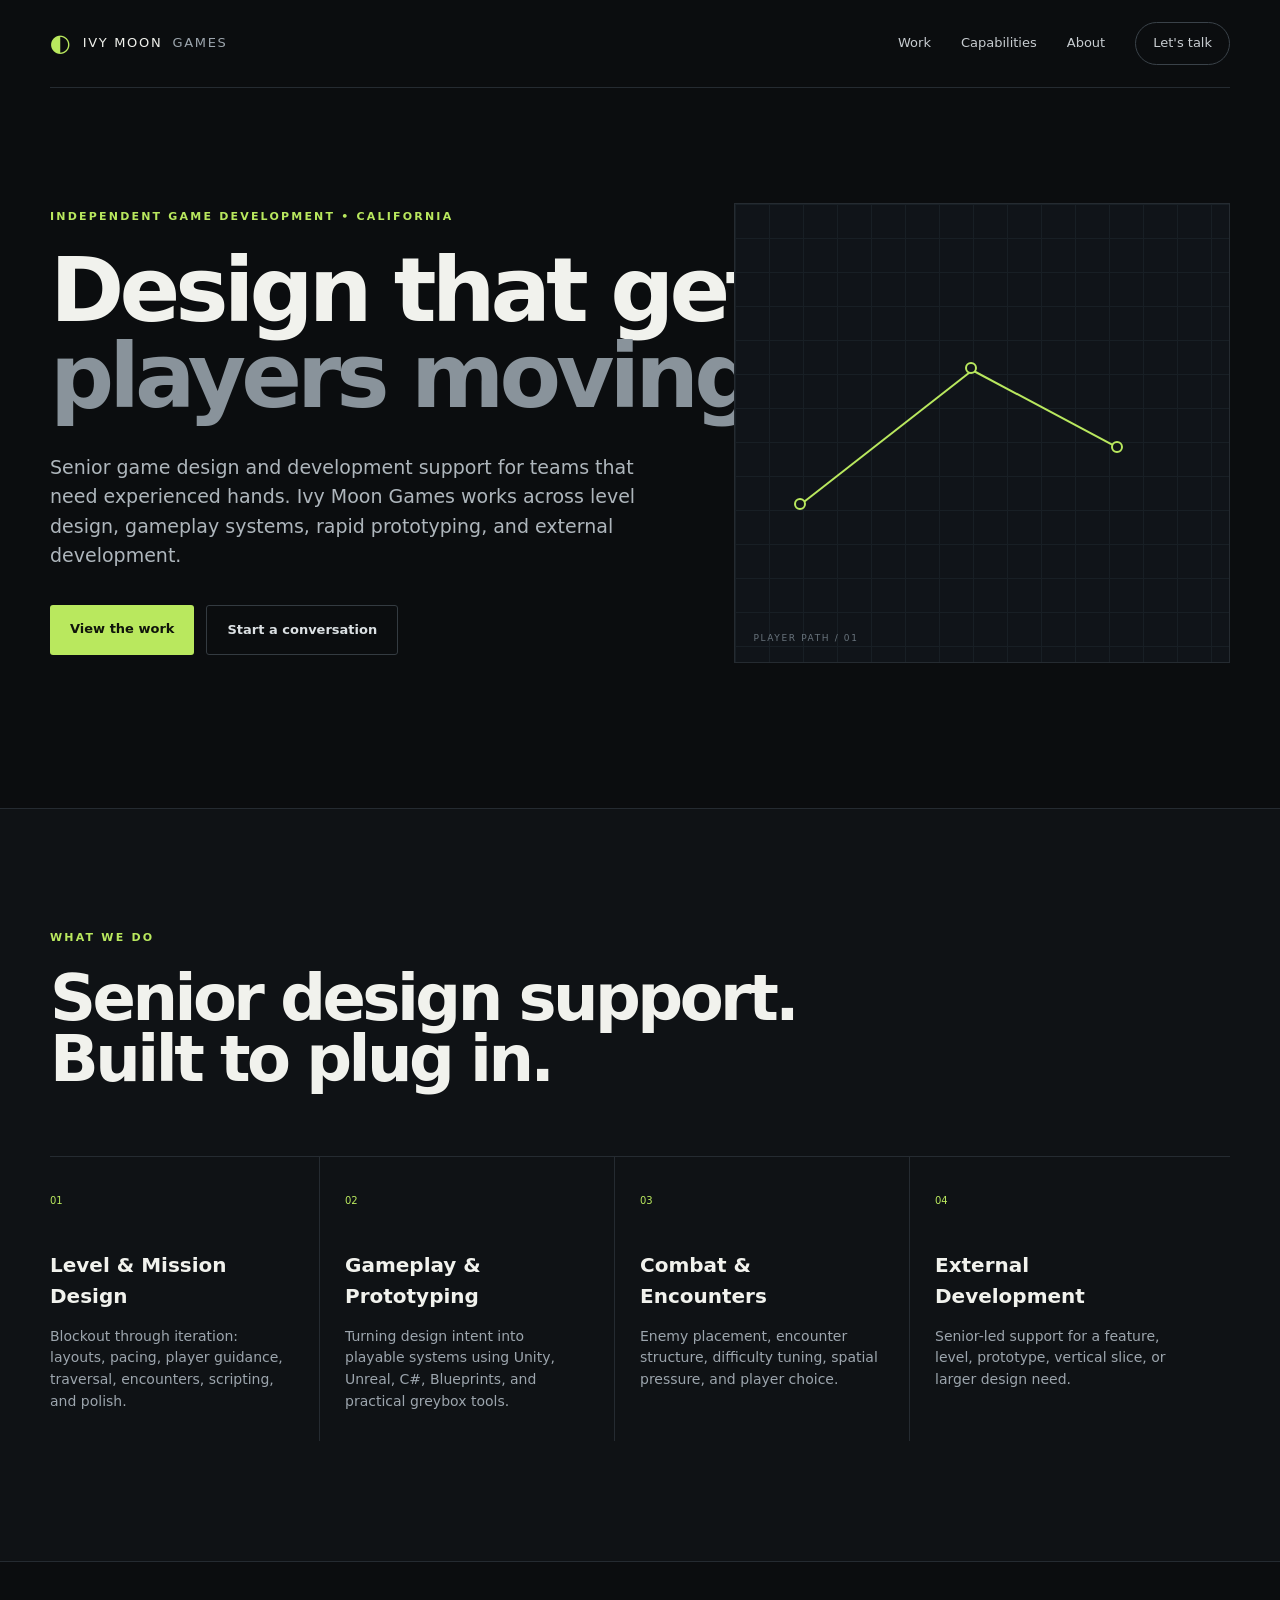
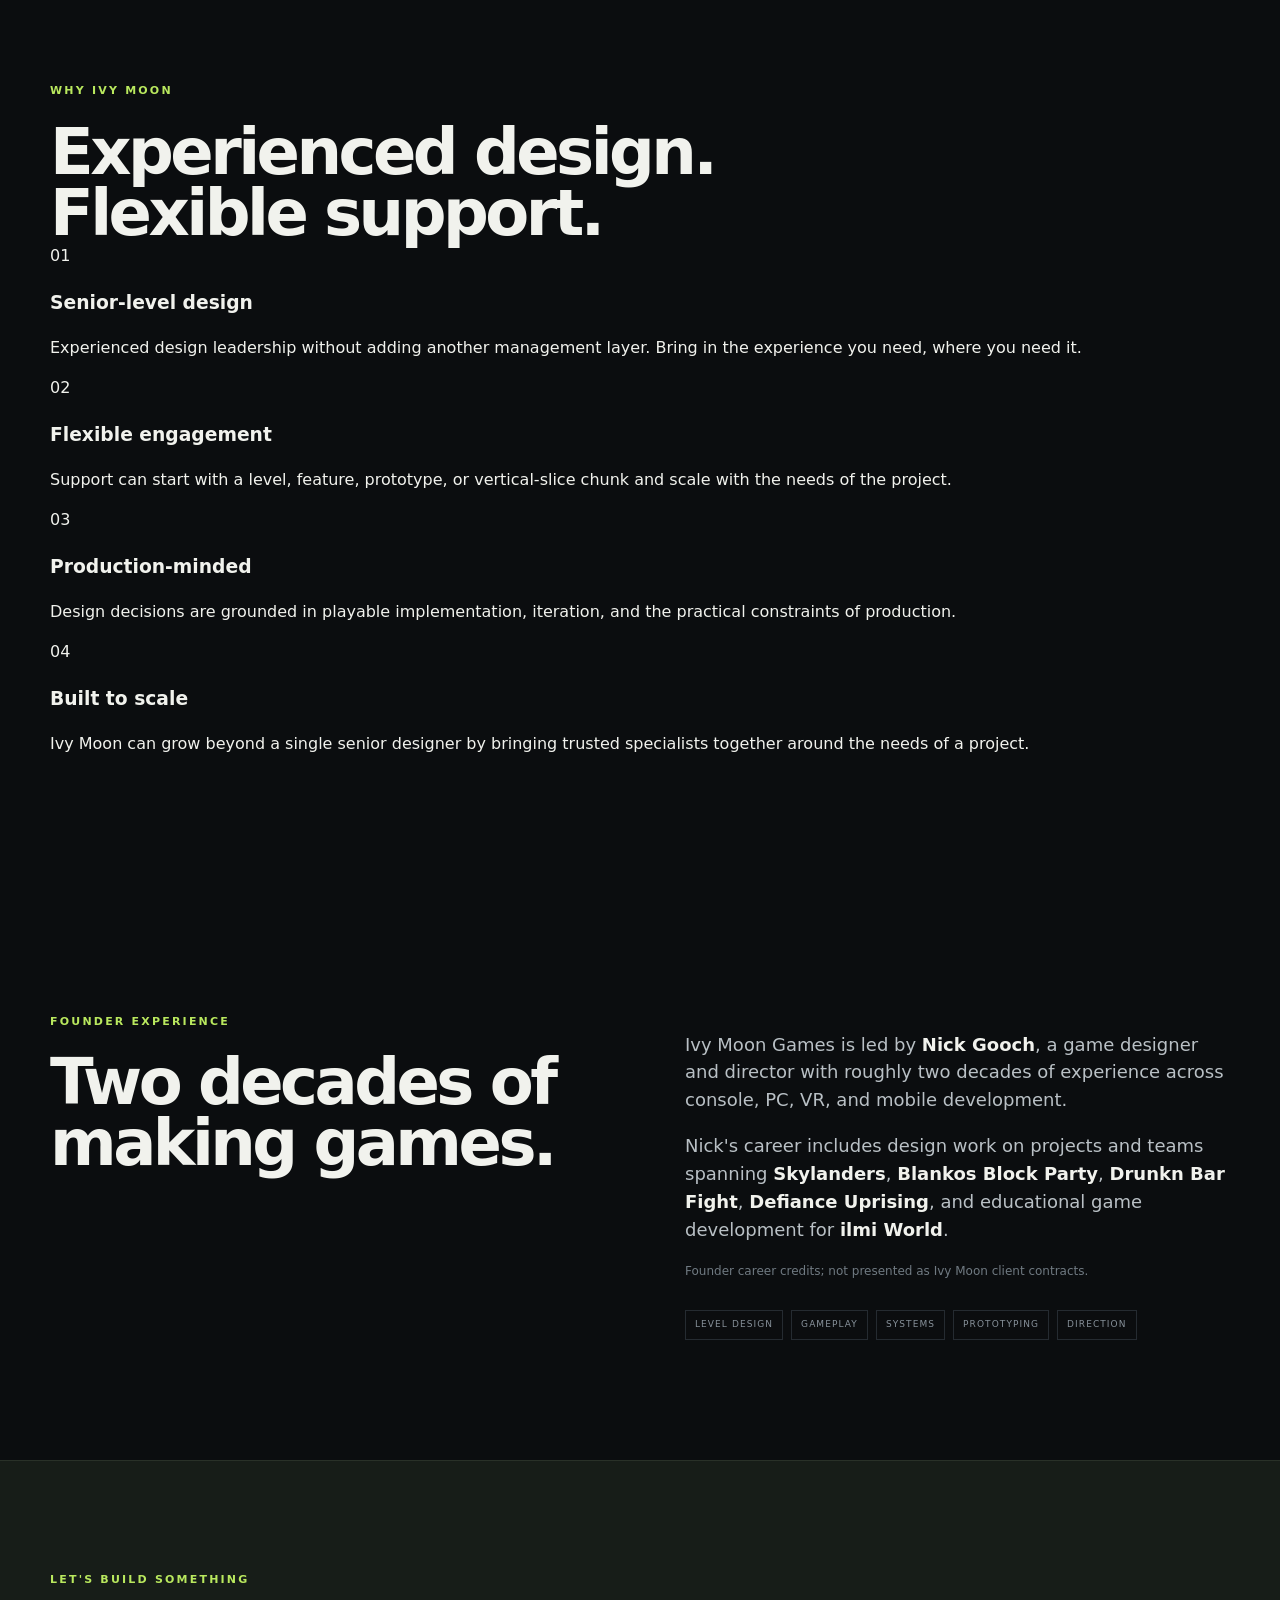
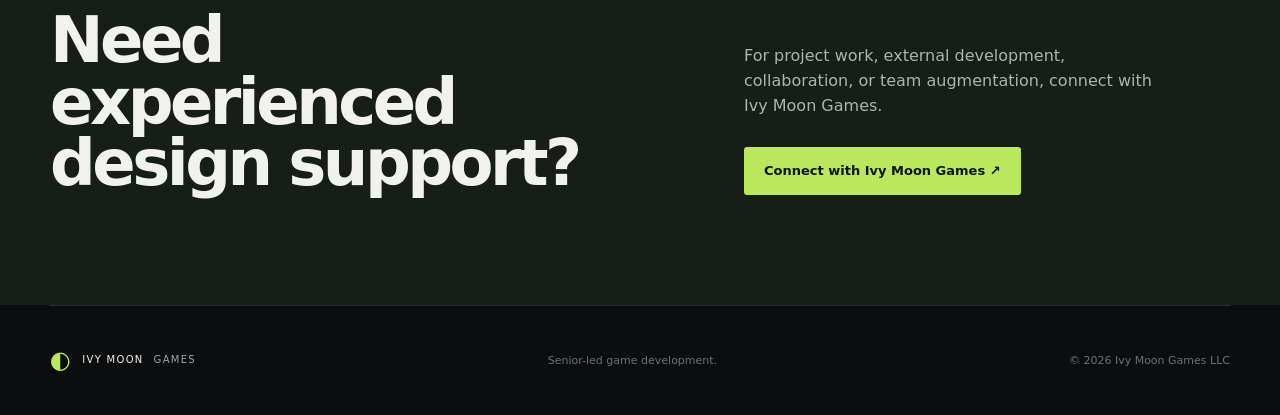
==== commit bbfcb168: "Refine studio homepage positioning" ====
--- a/index.html
+++ b/index.html
@@ -6,12 +6,16 @@
 <title>Ivy Moon Games</title><link rel="stylesheet" href="styles.css">
 </head>
 <body>
-<header class="nav wrap"><a class="brand" href="#top"><span>◐</span> IVY MOON <b>GAMES</b></a><nav><a href="#work">Work</a><a href="#capabilities">Capabilities</a><a href="#about">About</a><a class="pill" href="#contact">Let's talk</a></nav></header>
+<header class="nav wrap"><a class="brand" href="#top"><span>◐</span> IVY MOON <b>GAMES</b></a><nav><a href="work.html">Work</a><a href="#capabilities">Capabilities</a><a href="#about">About</a><a class="pill" href="#contact">Let's talk</a></nav></header>
 <main id="top">
-<section class="hero wrap"><div class="eyebrow">INDEPENDENT GAME DEVELOPMENT • CALIFORNIA</div><h1>Design that gets<br><em>players moving.</em></h1><p class="lede">Ivy Moon Games is a senior-led game development studio focused on level design, gameplay systems, rapid prototyping, and external development support.</p><div class="actions"><a class="button primary" href="#work">View the work</a><a class="button ghost" href="contact.html">Start a conversation</a></div><div class="hero-art"><div class="grid"></div><span>PLAYER PATH / 01</span><i class="path one"></i><i class="path two"></i><b class="node n1"></b><b class="node n2"></b><b class="node n3"></b></div></section>
-<section id="work" class="section wrap"><div class="section-head"><div><div class="eyebrow">SELECTED WORK</div><h2>Built around the player.</h2></div><p>Current Ivy Moon studies explore level design across camera, genre, and combat perspectives — built as playable work, then broken down into the decisions behind it.</p></div><div class="projects"><article class="project featured"><div class="visual third"><span class="tag">IN DEVELOPMENT</span><div class="blockout"></div></div><div class="copy"><div class="meta">THIRD-PERSON • ACTION ADVENTURE</div><h3>Environmental Combat Study</h3><p>A playable level-design study focused on readable player guidance, spatial pacing, traversal, stealth, and dynamic combat repositioning.</p><span class="muted">Case study coming soon →</span></div></article><article class="project"><div class="visual first"><span>02</span></div><div class="copy"><div class="meta">FIRST-PERSON • LEVEL DESIGN</div><h3>First-Person Study</h3><p>Exploring how core level-design principles translate when the camera moves behind the eyes.</p><span class="muted">Planned →</span></div></article><article class="project"><div class="visual arpg"><span>03</span></div><div class="copy"><div class="meta">TOP-DOWN • ARPG</div><h3>ARPG Encounter Study</h3><p>Combat spaces, encounter flow, readability, and systemic gameplay from a top-down perspective.</p><span class="muted">Planned →</span></div></article></div></section>
-<section id="capabilities" class="section capabilities"><div class="wrap"><div class="eyebrow">WHAT WE DO</div><h2>Senior design support.<br>Built to plug in.</h2><div class="cap-grid"><div><span>01</span><h3>Level & Mission Design</h3><p>Blockout through iteration: layouts, pacing, player guidance, traversal, encounters, scripting, and polish.</p></div><div><span>02</span><h3>Gameplay & Prototyping</h3><p>Turning design intent into playable systems using Unity, Unreal, C#, Blueprints, and practical greybox tools.</p></div><div><span>03</span><h3>Combat & Encounters</h3><p>Enemy placement, encounter structure, difficulty tuning, spatial pressure, and player choice.</p></div><div><span>04</span><h3>External Development</h3><p>Senior-led support for teams that need an experienced designer to own a feature, level, prototype, or vertical-slice chunk.</p></div></div></div></section>
+<section class="hero wrap"><div class="eyebrow">INDEPENDENT GAME DEVELOPMENT • CALIFORNIA</div><h1>Design that gets<br><em>players moving.</em></h1><p class="lede">Senior game design and development support for teams that need experienced hands. Ivy Moon Games works across level design, gameplay systems, rapid prototyping, and external development.</p><div class="actions"><a class="button primary" href="work.html">View the work</a><a class="button ghost" href="contact.html">Start a conversation</a></div><div class="hero-art"><div class="grid"></div><span>PLAYER PATH / 01</span><i class="path one"></i><i class="path two"></i><b class="node n1"></b><b class="node n2"></b><b class="node n3"></b></div></section>
+
+<section id="capabilities" class="section capabilities"><div class="wrap"><div class="eyebrow">WHAT WE DO</div><h2>Senior design support.<br>Built to plug in.</h2><div class="cap-grid"><div><span>01</span><h3>Level & Mission Design</h3><p>Blockout through iteration: layouts, pacing, player guidance, traversal, encounters, scripting, and polish.</p></div><div><span>02</span><h3>Gameplay & Prototyping</h3><p>Turning design intent into playable systems using Unity, Unreal, C#, Blueprints, and practical greybox tools.</p></div><div><span>03</span><h3>Combat & Encounters</h3><p>Enemy placement, encounter structure, difficulty tuning, spatial pressure, and player choice.</p></div><div><span>04</span><h3>External Development</h3><p>Senior-led support for a feature, level, prototype, vertical slice, or larger design need.</p></div></div></div></section>
+
+<section class="section why"><div class="wrap"><div class="eyebrow">WHY IVY MOON</div><h2>Experienced design.<br>Flexible support.</h2><div class="why-grid"><div><span>01</span><h3>Senior-level design</h3><p>Experienced design leadership without adding another management layer. Bring in the experience you need, where you need it.</p></div><div><span>02</span><h3>Flexible engagement</h3><p>Support can start with a level, feature, prototype, or vertical-slice chunk and scale with the needs of the project.</p></div><div><span>03</span><h3>Production-minded</h3><p>Design decisions are grounded in playable implementation, iteration, and the practical constraints of production.</p></div><div><span>04</span><h3>Built to scale</h3><p>Ivy Moon can grow beyond a single senior designer by bringing trusted specialists together around the needs of a project.</p></div></div></div></section>
+
 <section id="about" class="section wrap about"><div><div class="eyebrow">FOUNDER EXPERIENCE</div><h2>Two decades of<br>making games.</h2></div><div class="about-copy"><p>Ivy Moon Games is led by <strong>Nick Gooch</strong>, a game designer and director with roughly two decades of experience across console, PC, VR, and mobile development.</p><p>Nick's career includes design work on projects and teams spanning <strong>Skylanders</strong>, <strong>Blankos Block Party</strong>, <strong>Drunkn Bar Fight</strong>, <strong>Defiance Uprising</strong>, and educational game development for <strong>ilmi World</strong>.</p><p class="note">Founder career credits; not presented as Ivy Moon client contracts.</p><div class="credits"><span>LEVEL DESIGN</span><span>GAMEPLAY</span><span>SYSTEMS</span><span>PROTOTYPING</span><span>DIRECTION</span></div></div></section>
-<section id="contact" class="contact"><div class="wrap contact-inner"><div><div class="eyebrow">LET'S BUILD SOMETHING</div><h2>Need experienced<br>design support?</h2></div><div><p>For contract work, external development, collaboration, or senior game-design opportunities, connect with Ivy Moon Games.</p><a class="button primary" href="https://www.linkedin.com/company/ivy-moon-games/" target="_blank" rel="noopener">Connect on LinkedIn ↗</a></div></div></section>
+
+<section id="contact" class="contact"><div class="wrap contact-inner"><div><div class="eyebrow">LET'S BUILD SOMETHING</div><h2>Need experienced<br>design support?</h2></div><div><p>For project work, external development, collaboration, or team augmentation, connect with Ivy Moon Games.</p><a class="button primary" href="https://www.linkedin.com/company/ivy-moon-games/" target="_blank" rel="noopener">Connect with Ivy Moon Games ↗</a></div></div></section>
 </main><footer class="wrap"><div class="brand"><span>◐</span> IVY MOON <b>GAMES</b></div><span>Senior-led game development.</span><span>© 2026 Ivy Moon Games LLC</span></footer>
 </body></html>
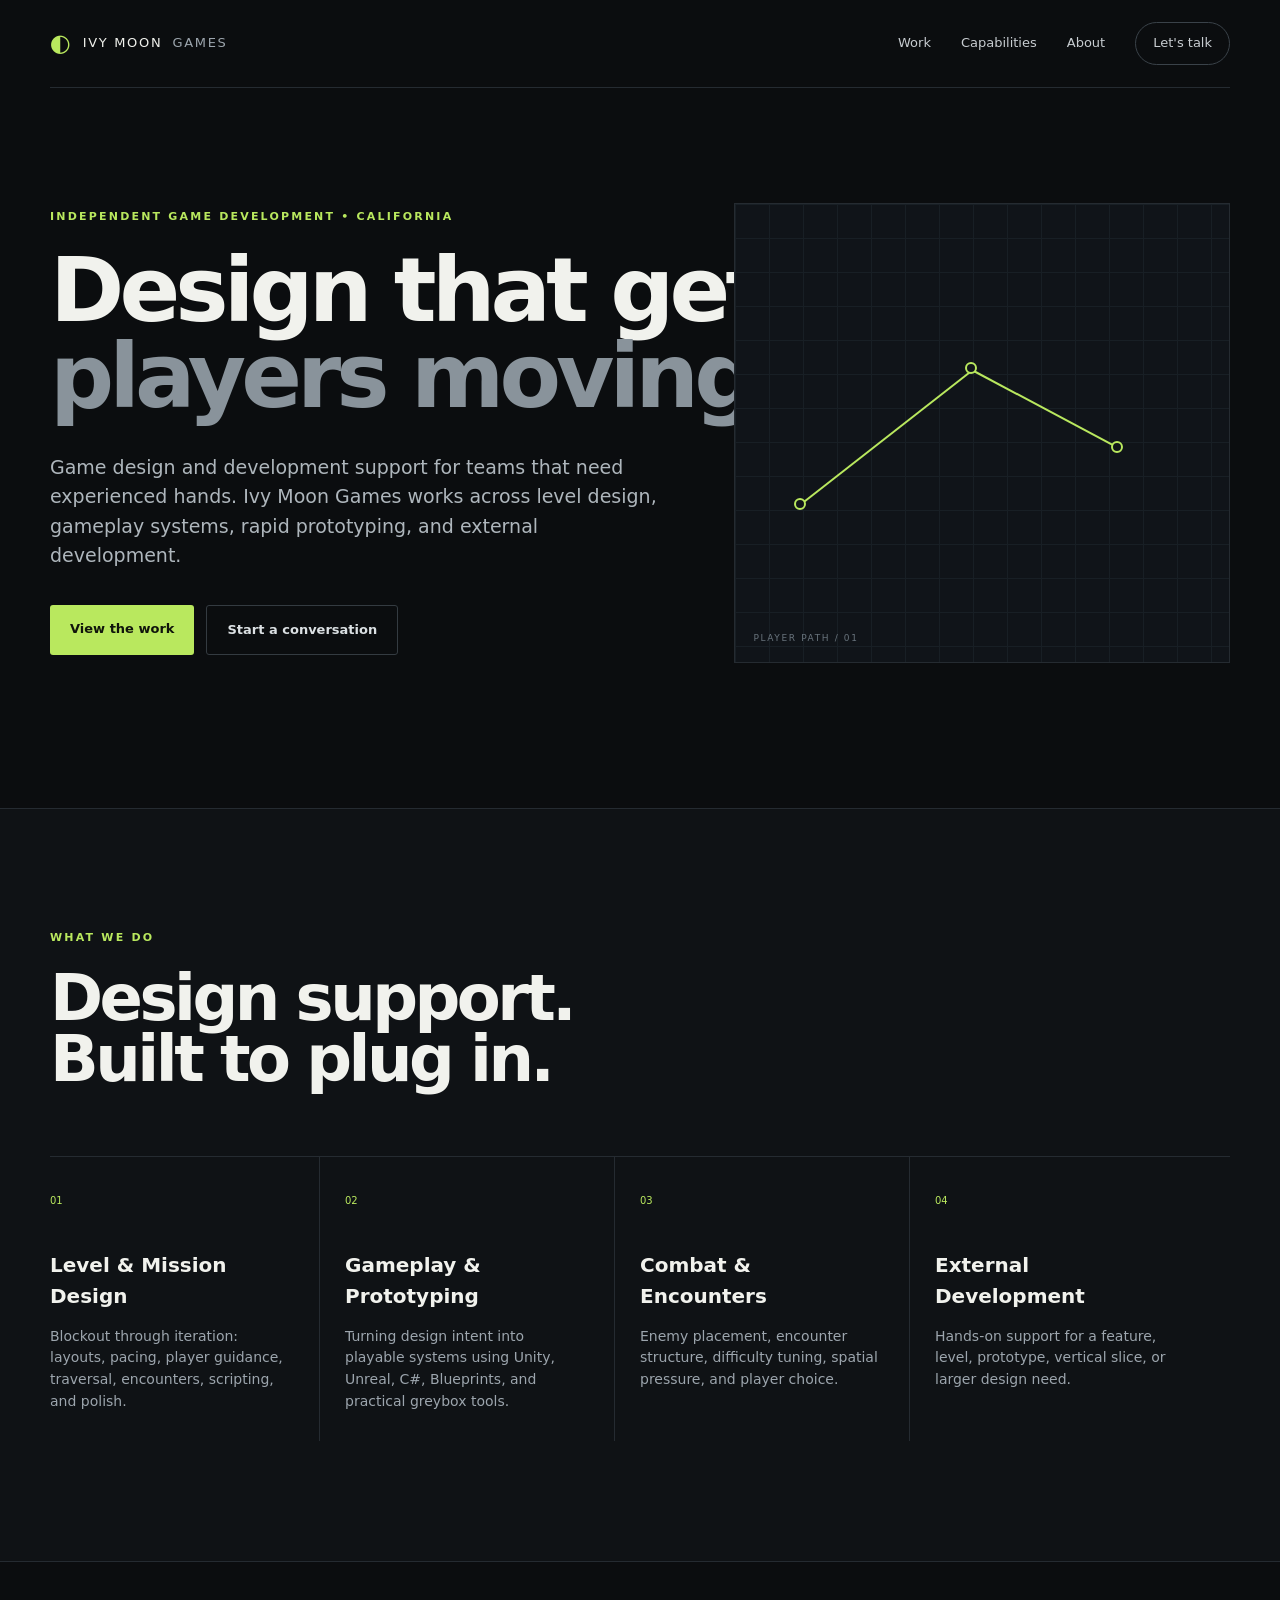
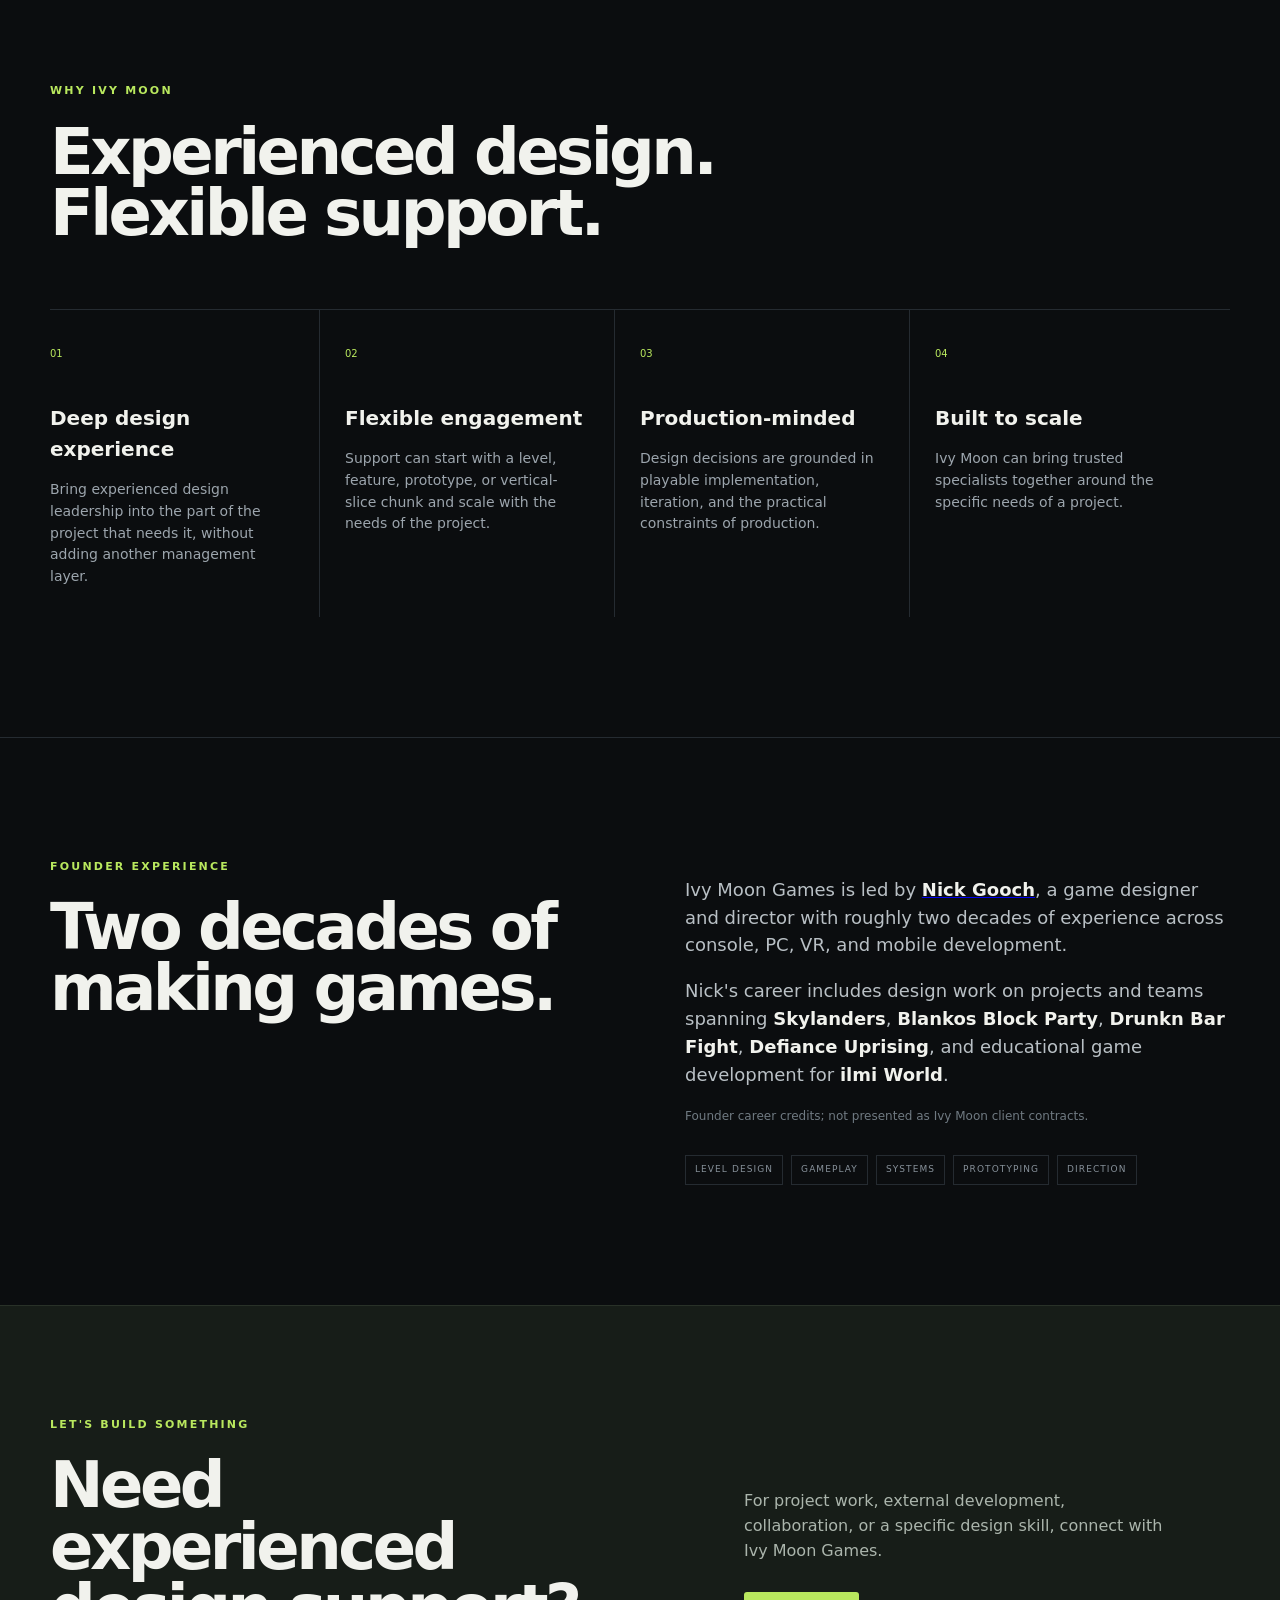
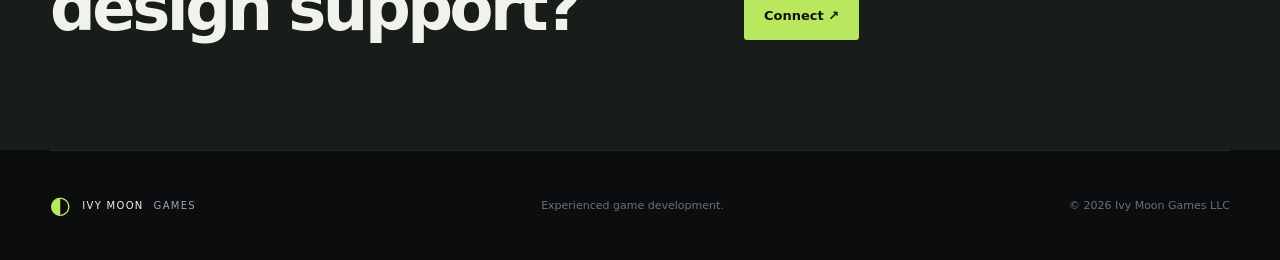
==== commit b59b092a: "Refine studio messaging and navigation" ====
--- a/index.html
+++ b/index.html
@@ -2,20 +2,20 @@
 <html lang="en">
 <head>
 <meta charset="utf-8"><meta name="viewport" content="width=device-width,initial-scale=1">
-<meta name="description" content="Ivy Moon Games — senior-led game design, level design, prototyping and external development support.">
+<meta name="description" content="Ivy Moon Games — experienced game design, level design, prototyping and external development support.">
 <title>Ivy Moon Games</title><link rel="stylesheet" href="styles.css">
 </head>
 <body>
-<header class="nav wrap"><a class="brand" href="#top"><span>◐</span> IVY MOON <b>GAMES</b></a><nav><a href="work.html">Work</a><a href="#capabilities">Capabilities</a><a href="#about">About</a><a class="pill" href="#contact">Let's talk</a></nav></header>
+<header class="nav wrap"><a class="brand" href="index.html"><span>◐</span> IVY MOON <b>GAMES</b></a><nav><a href="work.html">Work</a><a href="#capabilities">Capabilities</a><a href="#about">About</a><a class="pill" href="contact.html">Let's talk</a></nav></header>
 <main id="top">
-<section class="hero wrap"><div class="eyebrow">INDEPENDENT GAME DEVELOPMENT • CALIFORNIA</div><h1>Design that gets<br><em>players moving.</em></h1><p class="lede">Senior game design and development support for teams that need experienced hands. Ivy Moon Games works across level design, gameplay systems, rapid prototyping, and external development.</p><div class="actions"><a class="button primary" href="work.html">View the work</a><a class="button ghost" href="contact.html">Start a conversation</a></div><div class="hero-art"><div class="grid"></div><span>PLAYER PATH / 01</span><i class="path one"></i><i class="path two"></i><b class="node n1"></b><b class="node n2"></b><b class="node n3"></b></div></section>
+<section class="hero wrap"><div class="eyebrow">INDEPENDENT GAME DEVELOPMENT • CALIFORNIA</div><h1>Design that gets<br><em>players moving.</em></h1><p class="lede">Game design and development support for teams that need experienced hands. Ivy Moon Games works across level design, gameplay systems, rapid prototyping, and external development.</p><div class="actions"><a class="button primary" href="work.html">View the work</a><a class="button ghost" href="contact.html">Start a conversation</a></div><div class="hero-art"><div class="grid"></div><span>PLAYER PATH / 01</span><i class="path one"></i><i class="path two"></i><b class="node n1"></b><b class="node n2"></b><b class="node n3"></b></div></section>
 
-<section id="capabilities" class="section capabilities"><div class="wrap"><div class="eyebrow">WHAT WE DO</div><h2>Senior design support.<br>Built to plug in.</h2><div class="cap-grid"><div><span>01</span><h3>Level & Mission Design</h3><p>Blockout through iteration: layouts, pacing, player guidance, traversal, encounters, scripting, and polish.</p></div><div><span>02</span><h3>Gameplay & Prototyping</h3><p>Turning design intent into playable systems using Unity, Unreal, C#, Blueprints, and practical greybox tools.</p></div><div><span>03</span><h3>Combat & Encounters</h3><p>Enemy placement, encounter structure, difficulty tuning, spatial pressure, and player choice.</p></div><div><span>04</span><h3>External Development</h3><p>Senior-led support for a feature, level, prototype, vertical slice, or larger design need.</p></div></div></div></section>
+<section id="capabilities" class="section capabilities"><div class="wrap"><div class="eyebrow">WHAT WE DO</div><h2>Design support.<br>Built to plug in.</h2><div class="cap-grid"><div><span>01</span><h3>Level & Mission Design</h3><p>Blockout through iteration: layouts, pacing, player guidance, traversal, encounters, scripting, and polish.</p></div><div><span>02</span><h3>Gameplay & Prototyping</h3><p>Turning design intent into playable systems using Unity, Unreal, C#, Blueprints, and practical greybox tools.</p></div><div><span>03</span><h3>Combat & Encounters</h3><p>Enemy placement, encounter structure, difficulty tuning, spatial pressure, and player choice.</p></div><div><span>04</span><h3>External Development</h3><p>Hands-on support for a feature, level, prototype, vertical slice, or larger design need.</p></div></div></div></section>
 
-<section class="section why"><div class="wrap"><div class="eyebrow">WHY IVY MOON</div><h2>Experienced design.<br>Flexible support.</h2><div class="why-grid"><div><span>01</span><h3>Senior-level design</h3><p>Experienced design leadership without adding another management layer. Bring in the experience you need, where you need it.</p></div><div><span>02</span><h3>Flexible engagement</h3><p>Support can start with a level, feature, prototype, or vertical-slice chunk and scale with the needs of the project.</p></div><div><span>03</span><h3>Production-minded</h3><p>Design decisions are grounded in playable implementation, iteration, and the practical constraints of production.</p></div><div><span>04</span><h3>Built to scale</h3><p>Ivy Moon can grow beyond a single senior designer by bringing trusted specialists together around the needs of a project.</p></div></div></div></section>
+<section class="section why"><div class="wrap"><div class="eyebrow">WHY IVY MOON</div><h2>Experienced design.<br>Flexible support.</h2><div class="why-grid"><div><span>01</span><h3>Deep design experience</h3><p>Bring experienced design leadership into the part of the project that needs it, without adding another management layer.</p></div><div><span>02</span><h3>Flexible engagement</h3><p>Support can start with a level, feature, prototype, or vertical-slice chunk and scale with the needs of the project.</p></div><div><span>03</span><h3>Production-minded</h3><p>Design decisions are grounded in playable implementation, iteration, and the practical constraints of production.</p></div><div><span>04</span><h3>Built to scale</h3><p>Ivy Moon can bring trusted specialists together around the specific needs of a project.</p></div></div></div></section>
 
-<section id="about" class="section wrap about"><div><div class="eyebrow">FOUNDER EXPERIENCE</div><h2>Two decades of<br>making games.</h2></div><div class="about-copy"><p>Ivy Moon Games is led by <strong>Nick Gooch</strong>, a game designer and director with roughly two decades of experience across console, PC, VR, and mobile development.</p><p>Nick's career includes design work on projects and teams spanning <strong>Skylanders</strong>, <strong>Blankos Block Party</strong>, <strong>Drunkn Bar Fight</strong>, <strong>Defiance Uprising</strong>, and educational game development for <strong>ilmi World</strong>.</p><p class="note">Founder career credits; not presented as Ivy Moon client contracts.</p><div class="credits"><span>LEVEL DESIGN</span><span>GAMEPLAY</span><span>SYSTEMS</span><span>PROTOTYPING</span><span>DIRECTION</span></div></div></section>
+<section id="about" class="section wrap about"><div><div class="eyebrow">FOUNDER EXPERIENCE</div><h2>Two decades of<br>making games.</h2></div><div class="about-copy"><p>Ivy Moon Games is led by <a class="inline-link" href="https://www.linkedin.com/in/ngooch/" target="_blank" rel="noopener"><strong>Nick Gooch</strong></a>, a game designer and director with roughly two decades of experience across console, PC, VR, and mobile development.</p><p>Nick's career includes design work on projects and teams spanning <strong>Skylanders</strong>, <strong>Blankos Block Party</strong>, <strong>Drunkn Bar Fight</strong>, <strong>Defiance Uprising</strong>, and educational game development for <strong>ilmi World</strong>.</p><p class="note">Founder career credits; not presented as Ivy Moon client contracts.</p><div class="credits"><span>LEVEL DESIGN</span><span>GAMEPLAY</span><span>SYSTEMS</span><span>PROTOTYPING</span><span>DIRECTION</span></div></div></section>
 
-<section id="contact" class="contact"><div class="wrap contact-inner"><div><div class="eyebrow">LET'S BUILD SOMETHING</div><h2>Need experienced<br>design support?</h2></div><div><p>For project work, external development, collaboration, or team augmentation, connect with Ivy Moon Games.</p><a class="button primary" href="https://www.linkedin.com/company/ivy-moon-games/" target="_blank" rel="noopener">Connect with Ivy Moon Games ↗</a></div></div></section>
-</main><footer class="wrap"><div class="brand"><span>◐</span> IVY MOON <b>GAMES</b></div><span>Senior-led game development.</span><span>© 2026 Ivy Moon Games LLC</span></footer>
+<section id="contact" class="contact"><div class="wrap contact-inner"><div><div class="eyebrow">LET'S BUILD SOMETHING</div><h2>Need experienced<br>design support?</h2></div><div><p>For project work, external development, collaboration, or a specific design skill, connect with Ivy Moon Games.</p><a class="button primary" href="https://www.linkedin.com/company/ivy-moon-games/" target="_blank" rel="noopener">Connect ↗</a></div></div></section>
+</main><footer class="wrap"><a class="brand" href="index.html"><span>◐</span> IVY MOON <b>GAMES</b></a><span>Experienced game development.</span><span>© 2026 Ivy Moon Games LLC</span></footer>
 </body></html>
--- a/styles.css
+++ b/styles.css
@@ -1 +1 @@
-:root{--bg:#0b0d0f;--panel:#12161a;--line:#252b31;--text:#f1f2ed;--muted:#9ca5ad;--accent:#b9e85e;--max:1180px}*{box-sizing:border-box}html{scroll-behavior:smooth}body{margin:0;background:var(--bg);color:var(--text);font-family:Inter,ui-sans-serif,system-ui,-apple-system,BlinkMacSystemFont,"Segoe UI",sans-serif;line-height:1.55}.wrap{width:min(var(--max),calc(100% - 48px));margin:auto}.nav{height:88px;display:flex;align-items:center;justify-content:space-between;border-bottom:1px solid var(--line)}.brand{color:var(--text);text-decoration:none;letter-spacing:.13em;font-size:13px;display:flex;gap:10px;align-items:center}.brand>span{font-size:24px;color:var(--accent)}.brand b{font-weight:400;color:var(--muted)}nav{display:flex;gap:30px;align-items:center}nav a{color:#c8cdd1;text-decoration:none;font-size:13px}.pill{border:1px solid #3a4249;border-radius:999px;padding:10px 17px}.hero{min-height:720px;padding:120px 0 100px;position:relative;overflow:hidden}.eyebrow{font-size:11px;letter-spacing:.2em;color:var(--accent);font-weight:700;margin-bottom:22px}.hero h1,.section h2,.contact h2{font-size:clamp(50px,7vw,92px);line-height:.96;letter-spacing:-.055em;margin:0;font-weight:650}.hero h1 em{font-style:normal;color:#89939b}.lede{font-size:19px;color:#aeb6bc;max-width:620px;margin:34px 0}.actions{display:flex;gap:12px}.button{display:inline-block;padding:14px 20px;text-decoration:none;font-size:13px;font-weight:700;border-radius:3px}.primary{background:var(--accent);color:#10140b}.ghost{border:1px solid #343b41;color:#dbe0e3}.hero-art{position:absolute;right:0;top:115px;width:42%;height:460px;border:1px solid var(--line);background:#101419;overflow:hidden}.hero-art>span{position:absolute;bottom:16px;left:18px;font-size:9px;letter-spacing:.18em;color:#69747d}.grid{position:absolute;inset:0;background-image:linear-gradient(#1b2228 1px,transparent 1px),linear-gradient(90deg,#1b2228 1px,transparent 1px);background-size:34px 34px;opacity:.8}.path{position:absolute;height:2px;background:var(--accent);transform-origin:left}.one{width:220px;left:65px;top:300px;transform:rotate(-38deg)}.two{width:170px;left:235px;top:164px;transform:rotate(28deg)}.node{position:absolute;width:12px;height:12px;border:2px solid var(--accent);border-radius:50%;background:#101419}.n1{left:59px;top:294px}.n2{left:230px;top:158px}.n3{left:376px;top:237px}.section{padding:120px 0}.section-head{display:grid;grid-template-columns:1.2fr .8fr;gap:80px;align-items:end;margin-bottom:58px}.section h2,.contact h2{font-size:clamp(40px,5vw,66px)}.section-head>p{color:var(--muted);max-width:470px}.projects{display:grid;grid-template-columns:1fr 1fr;gap:20px}.project{border:1px solid var(--line);background:var(--panel)}.project.featured{grid-column:1/-1;display:grid;grid-template-columns:1.35fr .65fr}.visual{height:310px;position:relative;overflow:hidden;background:#171d22}.featured .visual{height:430px}.visual:before,.visual:after{content:"";position:absolute;border:1px solid #364048;background:#202830}.third:before{width:50%;height:43%;left:12%;bottom:12%;transform:skewY(-5deg)}.third:after{width:30%;height:65%;right:10%;bottom:12%}.first:before{width:34%;height:78%;left:18%;bottom:-15%;transform:perspective(180px) rotateY(24deg)}.first:after{width:27%;height:55%;right:15%;bottom:0}.arpg:before{width:48%;height:48%;left:26%;top:25%;transform:rotate(45deg)}.arpg:after{width:17%;height:17%;left:42%;top:41%;transform:rotate(45deg);background:var(--accent);opacity:.45}.visual>span:not(.tag){position:absolute;top:22px;left:25px;color:#58636c;font-size:50px;font-weight:800}.tag{position:absolute;z-index:2;top:18px;left:18px;background:var(--accent);color:#11170a;font-size:9px;font-weight:800;letter-spacing:.14em;padding:7px 9px}.copy{padding:34px}.featured .copy{display:flex;flex-direction:column;justify-content:center;padding:48px}.meta{font-size:10px;letter-spacing:.16em;color:var(--accent);margin-bottom:10px}.copy h3{font-size:27px;margin:0 0 12px}.copy p{color:var(--muted);margin:0 0 24px}.muted{font-size:12px;color:#737e86}.capabilities{background:#0f1215;border-top:1px solid var(--line);border-bottom:1px solid var(--line)}.cap-grid{display:grid;grid-template-columns:repeat(4,1fr);margin-top:65px;border-top:1px solid var(--line)}.cap-grid>div{padding:30px 26px 15px 0;border-right:1px solid var(--line);margin-right:25px}.cap-grid>div:last-child{border-right:0}.cap-grid span{font-size:10px;color:var(--accent)}.cap-grid h3{font-size:20px;margin:38px 0 12px}.cap-grid p{color:var(--muted);font-size:14px}.about{display:grid;grid-template-columns:1fr 1fr;gap:90px}.about-copy{font-size:18px;color:#b9c0c5}.about-copy strong{color:var(--text)}.note{font-size:12px!important;color:#707a82!important}.credits{display:flex;flex-wrap:wrap;gap:8px;margin-top:30px}.credits span{border:1px solid var(--line);padding:7px 9px;font-size:9px;letter-spacing:.12em;color:#87919a}.contact{padding:110px 0;background:#171d18;border-top:1px solid #293128}.contact-inner{display:grid;grid-template-columns:1.1fr .9fr;gap:100px;align-items:end}.contact-inner>div:last-child{max-width:430px}.contact p{color:#abb5ac;margin:0 0 28px}footer{height:110px;display:flex;align-items:center;justify-content:space-between;color:#68727a;font-size:11px;border-top:1px solid var(--line)}footer .brand{font-size:10px}@media(max-width:850px){nav a:not(.pill){display:none}.hero{padding-top:80px;min-height:760px}.hero-art{position:absolute;top:auto;bottom:40px;left:0;width:100%;height:280px}.section-head,.about,.contact-inner{grid-template-columns:1fr;gap:30px}.projects{grid-template-columns:1fr}.project.featured{grid-column:auto;display:block}.featured .visual{height:310px}.cap-grid{grid-template-columns:1fr 1fr}.project{min-width:0}}@media(max-width:520px){.wrap{width:min(var(--max),calc(100% - 30px))}.nav{height:72px}.hero{padding-top:64px}.hero h1{font-size:49px}.lede{font-size:16px}.section{padding:85px 0}.cap-grid{grid-template-columns:1fr}.cap-grid>div{border-right:0;border-bottom:1px solid var(--line);margin:0}.actions{flex-wrap:wrap}footer{height:auto;padding:35px 0;gap:18px;flex-direction:column;align-items:flex-start}}+:root{--bg:#0b0d0f;--panel:#12161a;--line:#252b31;--text:#f1f2ed;--muted:#9ca5ad;--accent:#b9e85e;--max:1180px}*{box-sizing:border-box}html{scroll-behavior:smooth}body{margin:0;background:var(--bg);color:var(--text);font-family:Inter,ui-sans-serif,system-ui,-apple-system,BlinkMacSystemFont,"Segoe UI",sans-serif;line-height:1.55}.wrap{width:min(var(--max),calc(100% - 48px));margin:auto}.nav{height:88px;display:flex;align-items:center;justify-content:space-between;border-bottom:1px solid var(--line)}.brand{color:var(--text);text-decoration:none;letter-spacing:.13em;font-size:13px;display:flex;gap:10px;align-items:center}.brand>span{font-size:24px;color:var(--accent)}.brand b{font-weight:400;color:var(--muted)}nav{display:flex;gap:30px;align-items:center}nav a{color:#c8cdd1;text-decoration:none;font-size:13px}.pill{border:1px solid #3a4249;border-radius:999px;padding:10px 17px}.hero{min-height:720px;padding:120px 0 100px;position:relative;overflow:hidden}.eyebrow{font-size:11px;letter-spacing:.2em;color:var(--accent);font-weight:700;margin-bottom:22px}.hero h1,.section h2,.contact h2{font-size:clamp(50px,7vw,92px);line-height:.96;letter-spacing:-.055em;margin:0;font-weight:650}.hero h1 em,.work-intro h1 em{font-style:normal;color:#89939b}.lede{font-size:19px;color:#aeb6bc;max-width:620px;margin:34px 0}.actions{display:flex;gap:12px}.button{display:inline-block;padding:14px 20px;text-decoration:none;font-size:13px;font-weight:700;border-radius:3px}.primary{background:var(--accent);color:#10140b}.ghost{border:1px solid #343b41;color:#dbe0e3}.hero-art{position:absolute;right:0;top:115px;width:42%;height:460px;border:1px solid var(--line);background:#101419;overflow:hidden}.hero-art>span{position:absolute;bottom:16px;left:18px;font-size:9px;letter-spacing:.18em;color:#69747d}.grid{position:absolute;inset:0;background-image:linear-gradient(#1b2228 1px,transparent 1px),linear-gradient(90deg,#1b2228 1px,transparent 1px);background-size:34px 34px;opacity:.8}.path{position:absolute;height:2px;background:var(--accent);transform-origin:left}.one{width:220px;left:65px;top:300px;transform:rotate(-38deg)}.two{width:170px;left:235px;top:164px;transform:rotate(28deg)}.node{position:absolute;width:12px;height:12px;border:2px solid var(--accent);border-radius:50%;background:#101419}.n1{left:59px;top:294px}.n2{left:230px;top:158px}.n3{left:376px;top:237px}.section{padding:120px 0}.section-head{display:grid;grid-template-columns:1.2fr .8fr;gap:80px;align-items:end;margin-bottom:58px}.section h2,.contact h2{font-size:clamp(40px,5vw,66px)}.section-head>p{color:var(--muted);max-width:470px}.projects{display:grid;grid-template-columns:1fr 1fr;gap:20px}.project{border:1px solid var(--line);background:var(--panel)}.project.featured{grid-column:1/-1;display:grid;grid-template-columns:1.35fr .65fr}.visual{height:310px;position:relative;overflow:hidden;background:#171d22}.featured .visual{height:430px}.visual:before,.visual:after{content:"";position:absolute;border:1px solid #364048;background:#202830}.third:before{width:50%;height:43%;left:12%;bottom:12%;transform:skewY(-5deg)}.third:after{width:30%;height:65%;right:10%;bottom:12%}.first:before{width:34%;height:78%;left:18%;bottom:-15%;transform:perspective(180px) rotateY(24deg)}.first:after{width:27%;height:55%;right:15%;bottom:0}.arpg:before{width:48%;height:48%;left:26%;top:25%;transform:rotate(45deg)}.arpg:after{width:17%;height:17%;left:42%;top:41%;transform:rotate(45deg);background:var(--accent);opacity:.45}.visual>span:not(.tag){position:absolute;top:22px;left:25px;color:#58636c;font-size:50px;font-weight:800}.tag{position:absolute;z-index:2;top:18px;left:18px;background:var(--accent);color:#11170a;font-size:9px;font-weight:800;letter-spacing:.14em;padding:7px 9px}.copy{padding:34px}.featured .copy{display:flex;flex-direction:column;justify-content:center;padding:48px}.meta{font-size:10px;letter-spacing:.16em;color:var(--accent);margin-bottom:10px}.copy h3{font-size:27px;margin:0 0 12px}.copy p{color:var(--muted);margin:0 0 24px}.muted{font-size:12px;color:#737e86}.capabilities{background:#0f1215;border-top:1px solid var(--line);border-bottom:1px solid var(--line)}.cap-grid{display:grid;grid-template-columns:repeat(4,1fr);margin-top:65px;border-top:1px solid var(--line)}.cap-grid>div{padding:30px 26px 15px 0;border-right:1px solid var(--line);margin-right:25px}.cap-grid>div:last-child{border-right:0}.cap-grid span,.why-grid span{font-size:10px;color:var(--accent)}.cap-grid h3{font-size:20px;margin:38px 0 12px}.cap-grid p,.why-grid p{color:var(--muted);font-size:14px}.why{border-bottom:1px solid var(--line)}.why h2{margin-bottom:0}.why-grid{display:grid;grid-template-columns:repeat(4,1fr);margin-top:65px;border-top:1px solid var(--line)}.why-grid>div{padding:30px 26px 15px 0;border-right:1px solid var(--line);margin-right:25px}.why-grid>div:last-child{border-right:0}.why-grid h3{font-size:20px;margin:38px 0 12px}.work-intro{padding-bottom:65px}.work-intro h1{font-size:clamp(50px,7vw,92px);line-height:.96;letter-spacing:-.055em;margin:0;font-weight:650}.work-intro p{font-size:19px;color:var(--muted);max-width:620px;margin:34px 0 0}.work-list{padding-top:35px}.about{display:grid;grid-template-columns:1fr 1fr;gap:90px}.about-copy{font-size:18px;color:#b9c0c5}.about-copy strong{color:var(--text)}.note{font-size:12px!important;color:#707a82!important}.credits{display:flex;flex-wrap:wrap;gap:8px;margin-top:30px}.credits span{border:1px solid var(--line);padding:7px 9px;font-size:9px;letter-spacing:.12em;color:#87919a}.contact{padding:110px 0;background:#171d18;border-top:1px solid #293128}.contact-inner{display:grid;grid-template-columns:1.1fr .9fr;gap:100px;align-items:end}.contact-inner>div:last-child{max-width:430px}.contact p{color:#abb5ac;margin:0 0 28px}footer{height:110px;display:flex;align-items:center;justify-content:space-between;color:#68727a;font-size:11px;border-top:1px solid var(--line)}footer .brand{font-size:10px}@media(max-width:850px){nav a:not(.pill){display:none}.hero{padding-top:80px;min-height:760px}.hero-art{position:absolute;top:auto;bottom:40px;left:0;width:100%;height:280px}.section-head,.about,.contact-inner{grid-template-columns:1fr;gap:30px}.projects{grid-template-columns:1fr}.project.featured{grid-column:auto;display:block}.featured .visual{height:310px}.cap-grid,.why-grid{grid-template-columns:1fr 1fr}.project{min-width:0}}@media(max-width:520px){.wrap{width:min(var(--max),calc(100% - 30px))}.nav{height:72px}.hero{padding-top:64px}.hero h1,.work-intro h1{font-size:49px}.lede,.work-intro p{font-size:16px}.section{padding:85px 0}.cap-grid,.why-grid{grid-template-columns:1fr}.cap-grid>div,.why-grid>div{border-right:0;border-bottom:1px solid var(--line);margin:0}.actions{flex-wrap:wrap}footer{height:auto;padding:35px 0;gap:18px;flex-direction:column;align-items:flex-start}}
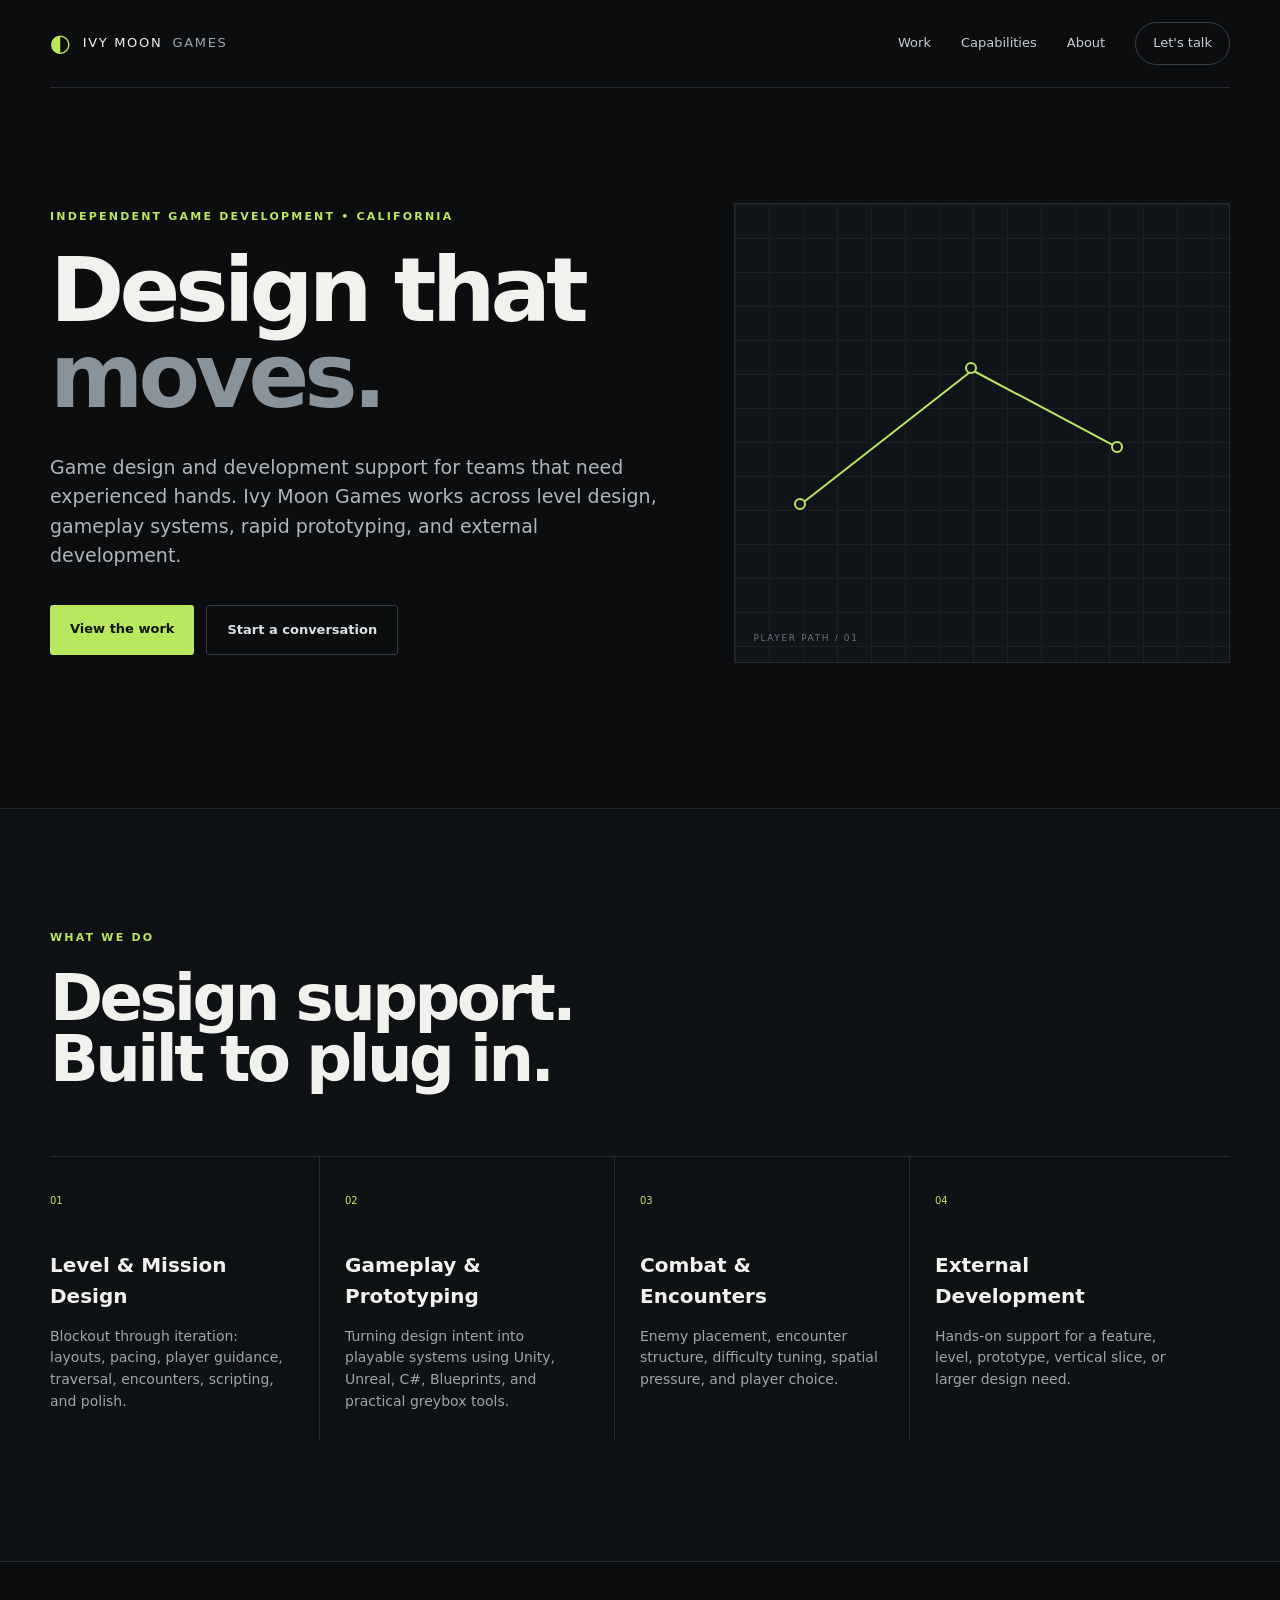
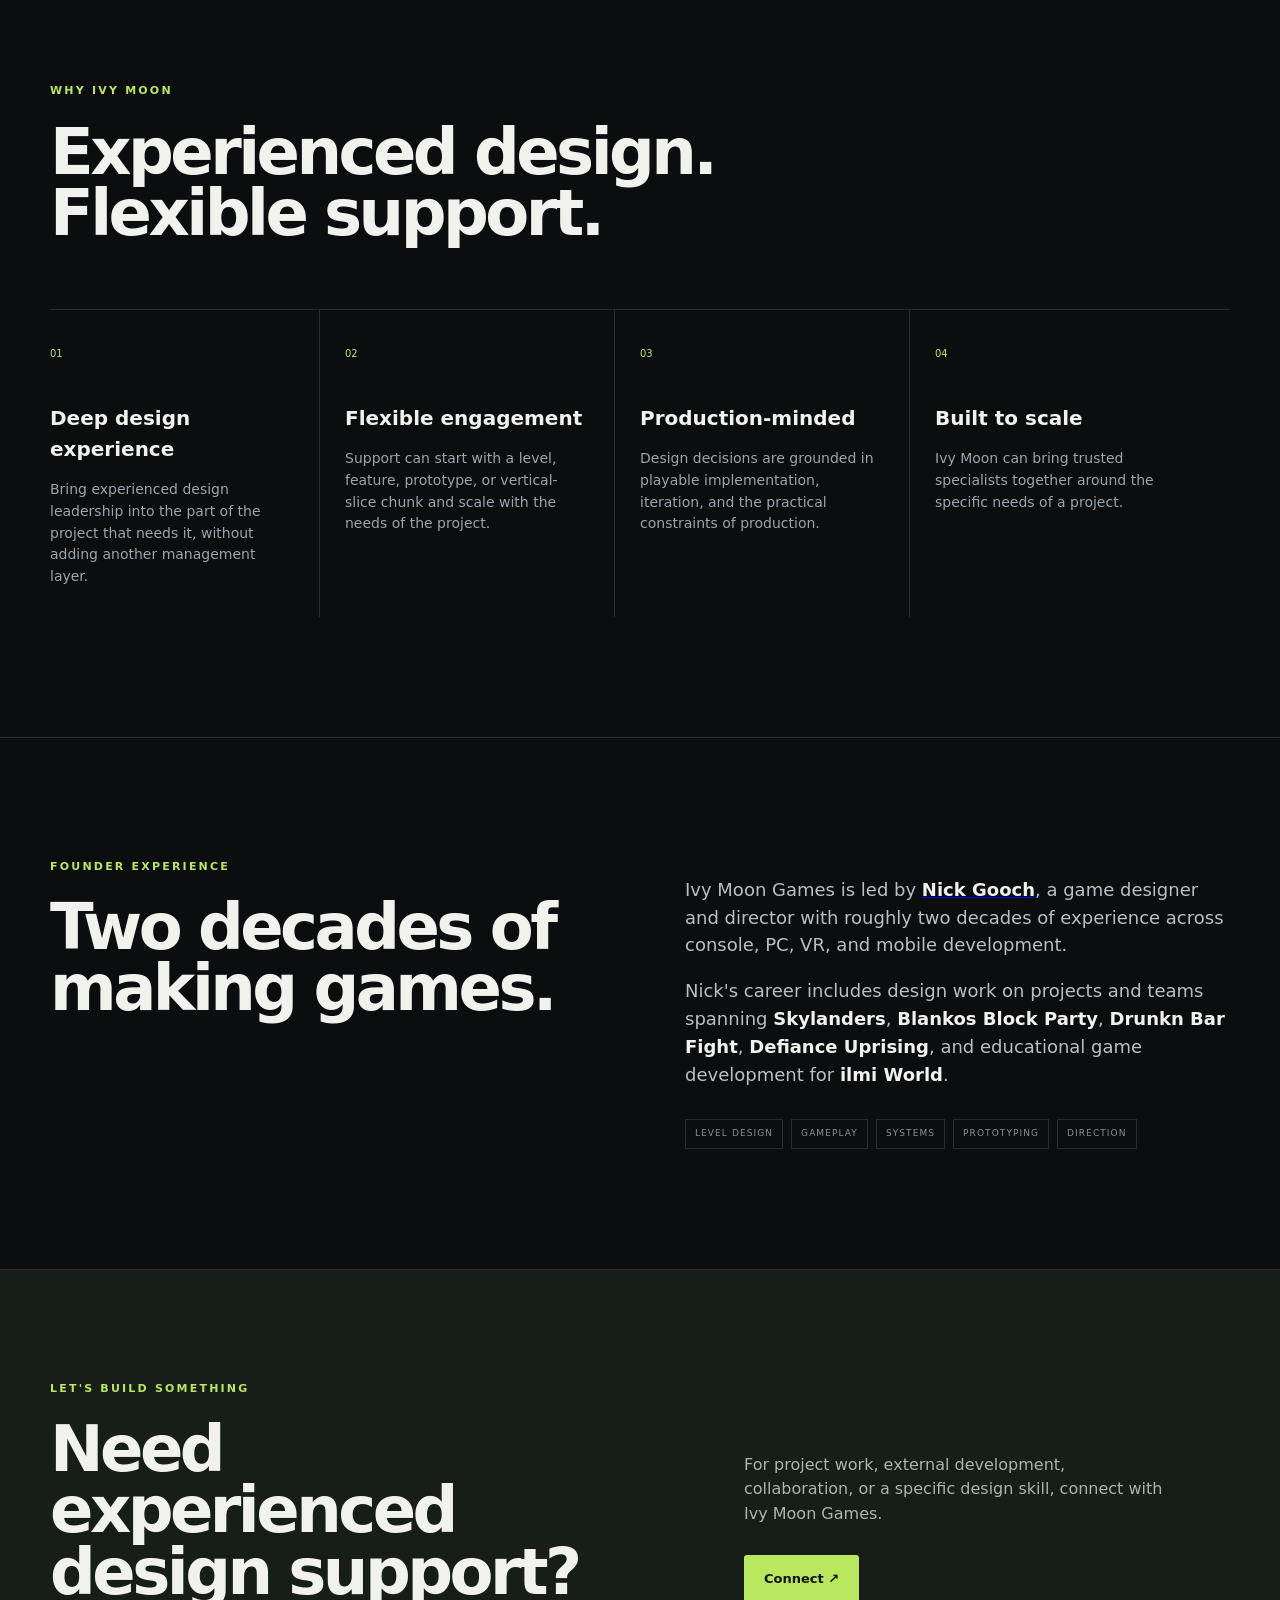
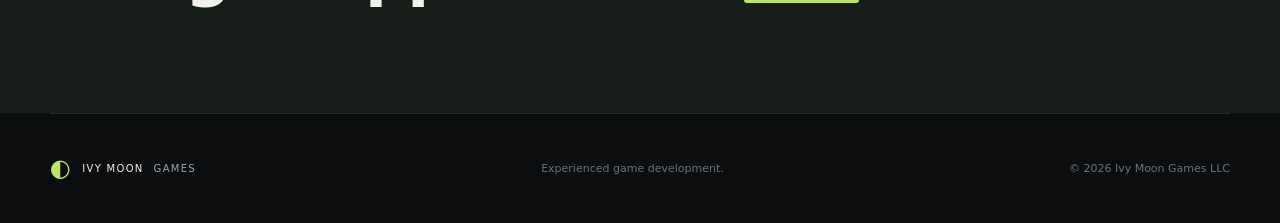
==== commit 762b72d6: "Tighten homepage hero and founder section" ====
--- a/index.html
+++ b/index.html
@@ -8,13 +8,13 @@
 <body>
 <header class="nav wrap"><a class="brand" href="index.html"><span>◐</span> IVY MOON <b>GAMES</b></a><nav><a href="work.html">Work</a><a href="#capabilities">Capabilities</a><a href="#about">About</a><a class="pill" href="contact.html">Let's talk</a></nav></header>
 <main id="top">
-<section class="hero wrap"><div class="eyebrow">INDEPENDENT GAME DEVELOPMENT • CALIFORNIA</div><h1>Design that gets<br><em>players moving.</em></h1><p class="lede">Game design and development support for teams that need experienced hands. Ivy Moon Games works across level design, gameplay systems, rapid prototyping, and external development.</p><div class="actions"><a class="button primary" href="work.html">View the work</a><a class="button ghost" href="contact.html">Start a conversation</a></div><div class="hero-art"><div class="grid"></div><span>PLAYER PATH / 01</span><i class="path one"></i><i class="path two"></i><b class="node n1"></b><b class="node n2"></b><b class="node n3"></b></div></section>
+<section class="hero wrap"><div class="eyebrow">INDEPENDENT GAME DEVELOPMENT • CALIFORNIA</div><h1>Design that<br><em>moves.</em></h1><p class="lede">Game design and development support for teams that need experienced hands. Ivy Moon Games works across level design, gameplay systems, rapid prototyping, and external development.</p><div class="actions"><a class="button primary" href="work.html">View the work</a><a class="button ghost" href="contact.html">Start a conversation</a></div><div class="hero-art"><div class="grid"></div><span>PLAYER PATH / 01</span><i class="path one"></i><i class="path two"></i><b class="node n1"></b><b class="node n2"></b><b class="node n3"></b></div></section>
 
 <section id="capabilities" class="section capabilities"><div class="wrap"><div class="eyebrow">WHAT WE DO</div><h2>Design support.<br>Built to plug in.</h2><div class="cap-grid"><div><span>01</span><h3>Level & Mission Design</h3><p>Blockout through iteration: layouts, pacing, player guidance, traversal, encounters, scripting, and polish.</p></div><div><span>02</span><h3>Gameplay & Prototyping</h3><p>Turning design intent into playable systems using Unity, Unreal, C#, Blueprints, and practical greybox tools.</p></div><div><span>03</span><h3>Combat & Encounters</h3><p>Enemy placement, encounter structure, difficulty tuning, spatial pressure, and player choice.</p></div><div><span>04</span><h3>External Development</h3><p>Hands-on support for a feature, level, prototype, vertical slice, or larger design need.</p></div></div></div></section>
 
 <section class="section why"><div class="wrap"><div class="eyebrow">WHY IVY MOON</div><h2>Experienced design.<br>Flexible support.</h2><div class="why-grid"><div><span>01</span><h3>Deep design experience</h3><p>Bring experienced design leadership into the part of the project that needs it, without adding another management layer.</p></div><div><span>02</span><h3>Flexible engagement</h3><p>Support can start with a level, feature, prototype, or vertical-slice chunk and scale with the needs of the project.</p></div><div><span>03</span><h3>Production-minded</h3><p>Design decisions are grounded in playable implementation, iteration, and the practical constraints of production.</p></div><div><span>04</span><h3>Built to scale</h3><p>Ivy Moon can bring trusted specialists together around the specific needs of a project.</p></div></div></div></section>
 
-<section id="about" class="section wrap about"><div><div class="eyebrow">FOUNDER EXPERIENCE</div><h2>Two decades of<br>making games.</h2></div><div class="about-copy"><p>Ivy Moon Games is led by <a class="inline-link" href="https://www.linkedin.com/in/ngooch/" target="_blank" rel="noopener"><strong>Nick Gooch</strong></a>, a game designer and director with roughly two decades of experience across console, PC, VR, and mobile development.</p><p>Nick's career includes design work on projects and teams spanning <strong>Skylanders</strong>, <strong>Blankos Block Party</strong>, <strong>Drunkn Bar Fight</strong>, <strong>Defiance Uprising</strong>, and educational game development for <strong>ilmi World</strong>.</p><p class="note">Founder career credits; not presented as Ivy Moon client contracts.</p><div class="credits"><span>LEVEL DESIGN</span><span>GAMEPLAY</span><span>SYSTEMS</span><span>PROTOTYPING</span><span>DIRECTION</span></div></div></section>
+<section id="about" class="section wrap about"><div><div class="eyebrow">FOUNDER EXPERIENCE</div><h2>Two decades of<br>making games.</h2></div><div class="about-copy"><p>Ivy Moon Games is led by <a class="inline-link" href="https://www.linkedin.com/in/ngooch/" target="_blank" rel="noopener"><strong>Nick Gooch</strong></a>, a game designer and director with roughly two decades of experience across console, PC, VR, and mobile development.</p><p>Nick's career includes design work on projects and teams spanning <strong>Skylanders</strong>, <strong>Blankos Block Party</strong>, <strong>Drunkn Bar Fight</strong>, <strong>Defiance Uprising</strong>, and educational game development for <strong>ilmi World</strong>.</p><div class="credits"><span>LEVEL DESIGN</span><span>GAMEPLAY</span><span>SYSTEMS</span><span>PROTOTYPING</span><span>DIRECTION</span></div></div></section>
 
 <section id="contact" class="contact"><div class="wrap contact-inner"><div><div class="eyebrow">LET'S BUILD SOMETHING</div><h2>Need experienced<br>design support?</h2></div><div><p>For project work, external development, collaboration, or a specific design skill, connect with Ivy Moon Games.</p><a class="button primary" href="https://www.linkedin.com/company/ivy-moon-games/" target="_blank" rel="noopener">Connect ↗</a></div></div></section>
 </main><footer class="wrap"><a class="brand" href="index.html"><span>◐</span> IVY MOON <b>GAMES</b></a><span>Experienced game development.</span><span>© 2026 Ivy Moon Games LLC</span></footer>
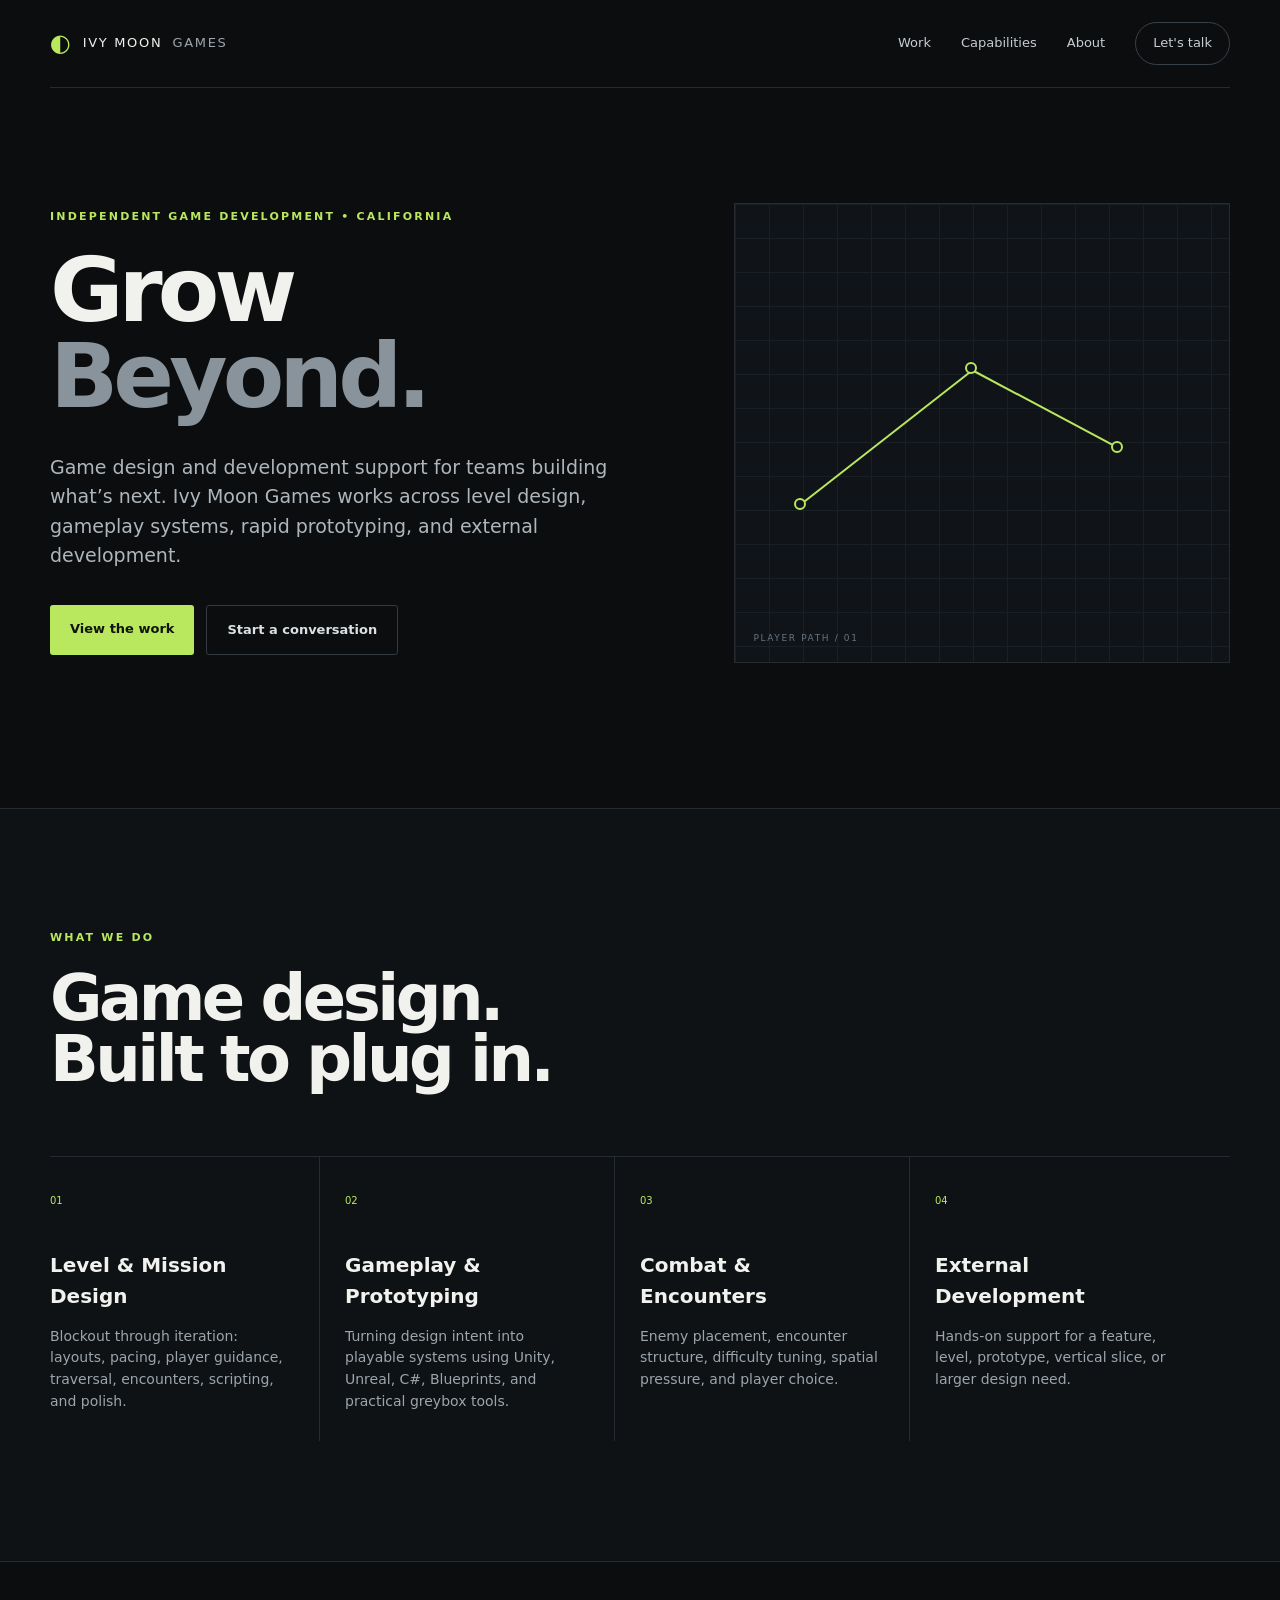
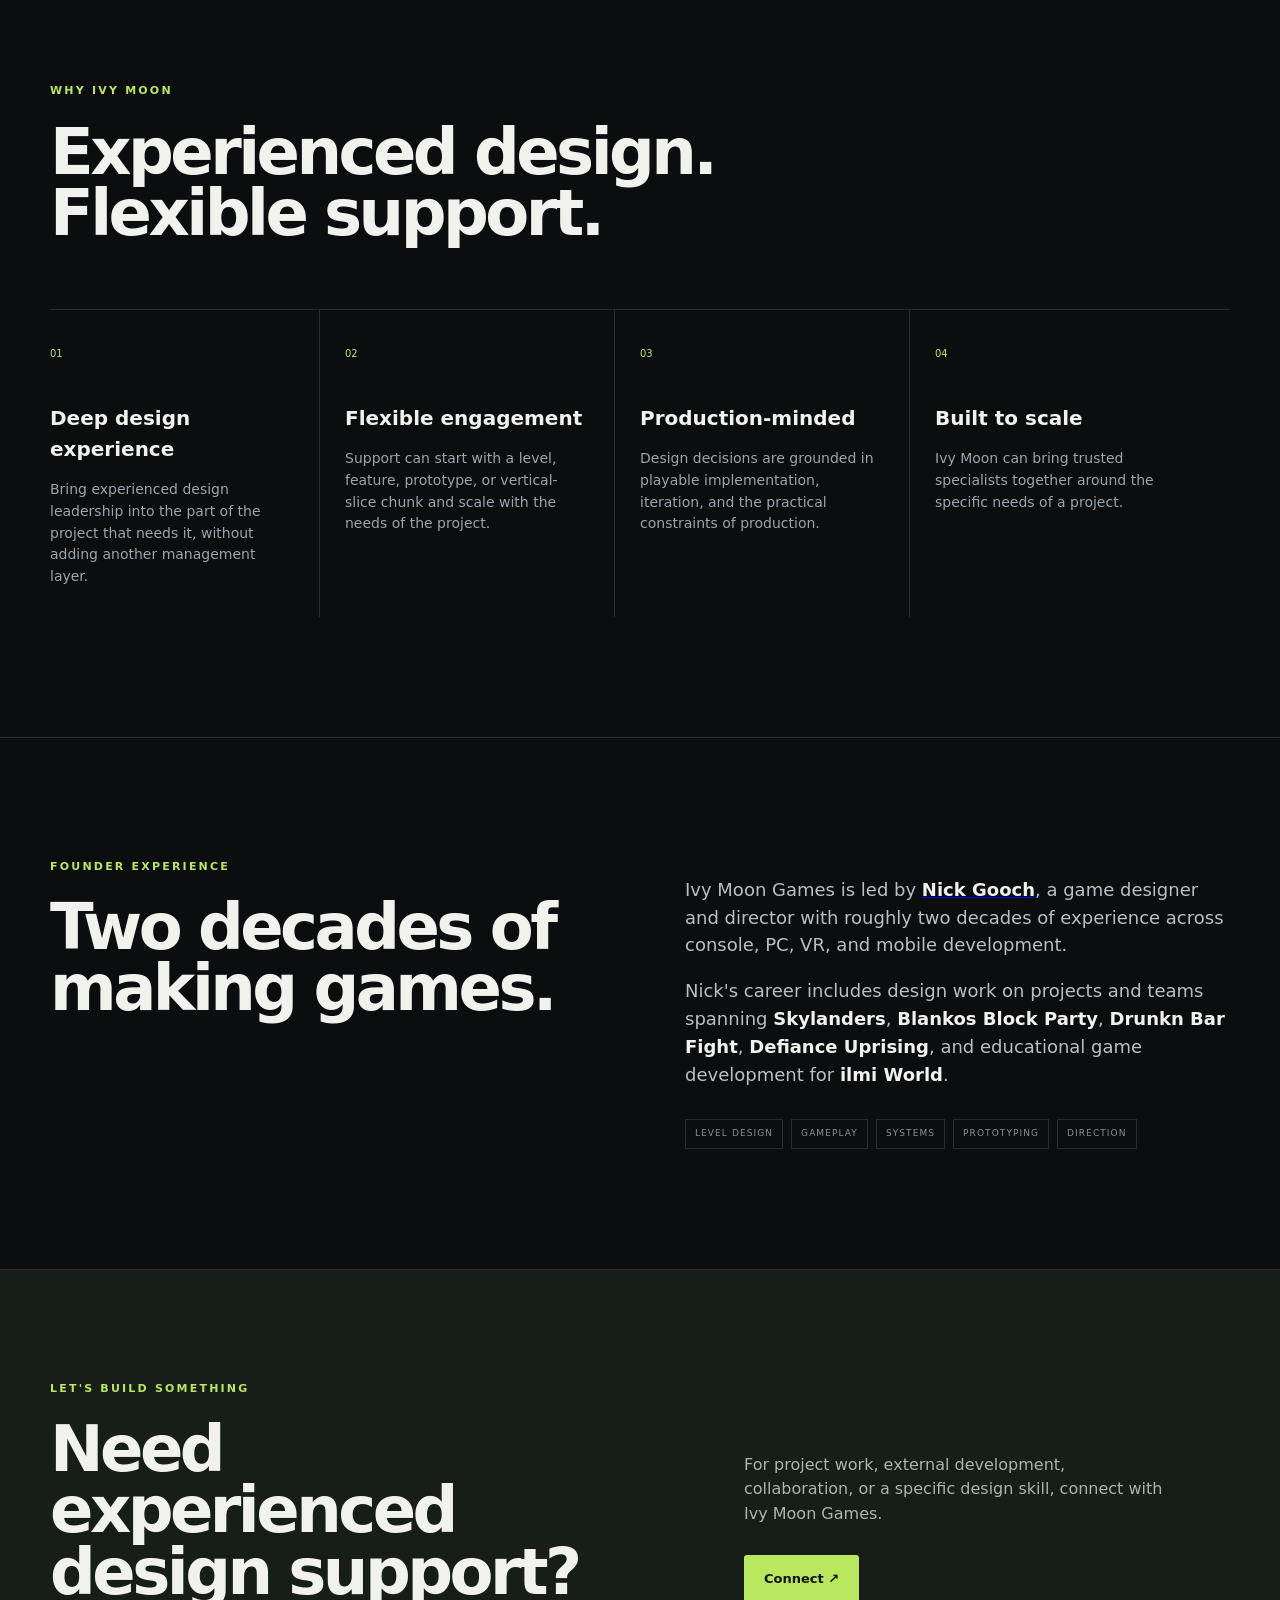
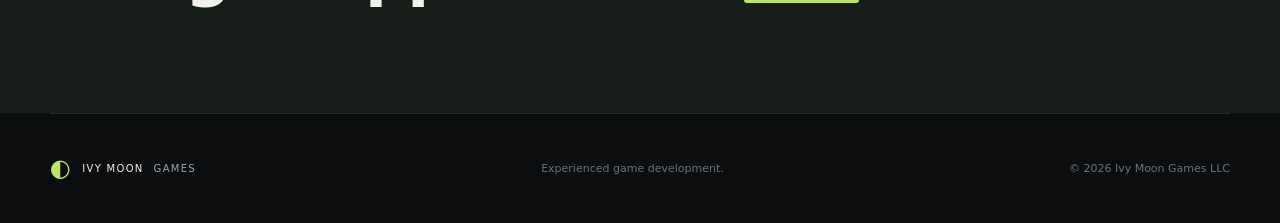
==== commit d2ef9c90: "Adopt Grow Beyond brand line" ====
--- a/index.html
+++ b/index.html
@@ -8,9 +8,9 @@
 <body>
 <header class="nav wrap"><a class="brand" href="index.html"><span>◐</span> IVY MOON <b>GAMES</b></a><nav><a href="work.html">Work</a><a href="#capabilities">Capabilities</a><a href="#about">About</a><a class="pill" href="contact.html">Let's talk</a></nav></header>
 <main id="top">
-<section class="hero wrap"><div class="eyebrow">INDEPENDENT GAME DEVELOPMENT • CALIFORNIA</div><h1>Design that<br><em>moves.</em></h1><p class="lede">Game design and development support for teams that need experienced hands. Ivy Moon Games works across level design, gameplay systems, rapid prototyping, and external development.</p><div class="actions"><a class="button primary" href="work.html">View the work</a><a class="button ghost" href="contact.html">Start a conversation</a></div><div class="hero-art"><div class="grid"></div><span>PLAYER PATH / 01</span><i class="path one"></i><i class="path two"></i><b class="node n1"></b><b class="node n2"></b><b class="node n3"></b></div></section>
+<section class="hero wrap"><div class="eyebrow">INDEPENDENT GAME DEVELOPMENT • CALIFORNIA</div><h1>Grow<br><em>Beyond.</em></h1><p class="lede">Game design and development support for teams building what’s next. Ivy Moon Games works across level design, gameplay systems, rapid prototyping, and external development.</p><div class="actions"><a class="button primary" href="work.html">View the work</a><a class="button ghost" href="contact.html">Start a conversation</a></div><div class="hero-art"><div class="grid"></div><span>PLAYER PATH / 01</span><i class="path one"></i><i class="path two"></i><b class="node n1"></b><b class="node n2"></b><b class="node n3"></b></div></section>
 
-<section id="capabilities" class="section capabilities"><div class="wrap"><div class="eyebrow">WHAT WE DO</div><h2>Design support.<br>Built to plug in.</h2><div class="cap-grid"><div><span>01</span><h3>Level & Mission Design</h3><p>Blockout through iteration: layouts, pacing, player guidance, traversal, encounters, scripting, and polish.</p></div><div><span>02</span><h3>Gameplay & Prototyping</h3><p>Turning design intent into playable systems using Unity, Unreal, C#, Blueprints, and practical greybox tools.</p></div><div><span>03</span><h3>Combat & Encounters</h3><p>Enemy placement, encounter structure, difficulty tuning, spatial pressure, and player choice.</p></div><div><span>04</span><h3>External Development</h3><p>Hands-on support for a feature, level, prototype, vertical slice, or larger design need.</p></div></div></div></section>
+<section id="capabilities" class="section capabilities"><div class="wrap"><div class="eyebrow">WHAT WE DO</div><h2>Game design.<br>Built to plug in.</h2><div class="cap-grid"><div><span>01</span><h3>Level & Mission Design</h3><p>Blockout through iteration: layouts, pacing, player guidance, traversal, encounters, scripting, and polish.</p></div><div><span>02</span><h3>Gameplay & Prototyping</h3><p>Turning design intent into playable systems using Unity, Unreal, C#, Blueprints, and practical greybox tools.</p></div><div><span>03</span><h3>Combat & Encounters</h3><p>Enemy placement, encounter structure, difficulty tuning, spatial pressure, and player choice.</p></div><div><span>04</span><h3>External Development</h3><p>Hands-on support for a feature, level, prototype, vertical slice, or larger design need.</p></div></div></div></section>
 
 <section class="section why"><div class="wrap"><div class="eyebrow">WHY IVY MOON</div><h2>Experienced design.<br>Flexible support.</h2><div class="why-grid"><div><span>01</span><h3>Deep design experience</h3><p>Bring experienced design leadership into the part of the project that needs it, without adding another management layer.</p></div><div><span>02</span><h3>Flexible engagement</h3><p>Support can start with a level, feature, prototype, or vertical-slice chunk and scale with the needs of the project.</p></div><div><span>03</span><h3>Production-minded</h3><p>Design decisions are grounded in playable implementation, iteration, and the practical constraints of production.</p></div><div><span>04</span><h3>Built to scale</h3><p>Ivy Moon can bring trusted specialists together around the specific needs of a project.</p></div></div></div></section>
 
